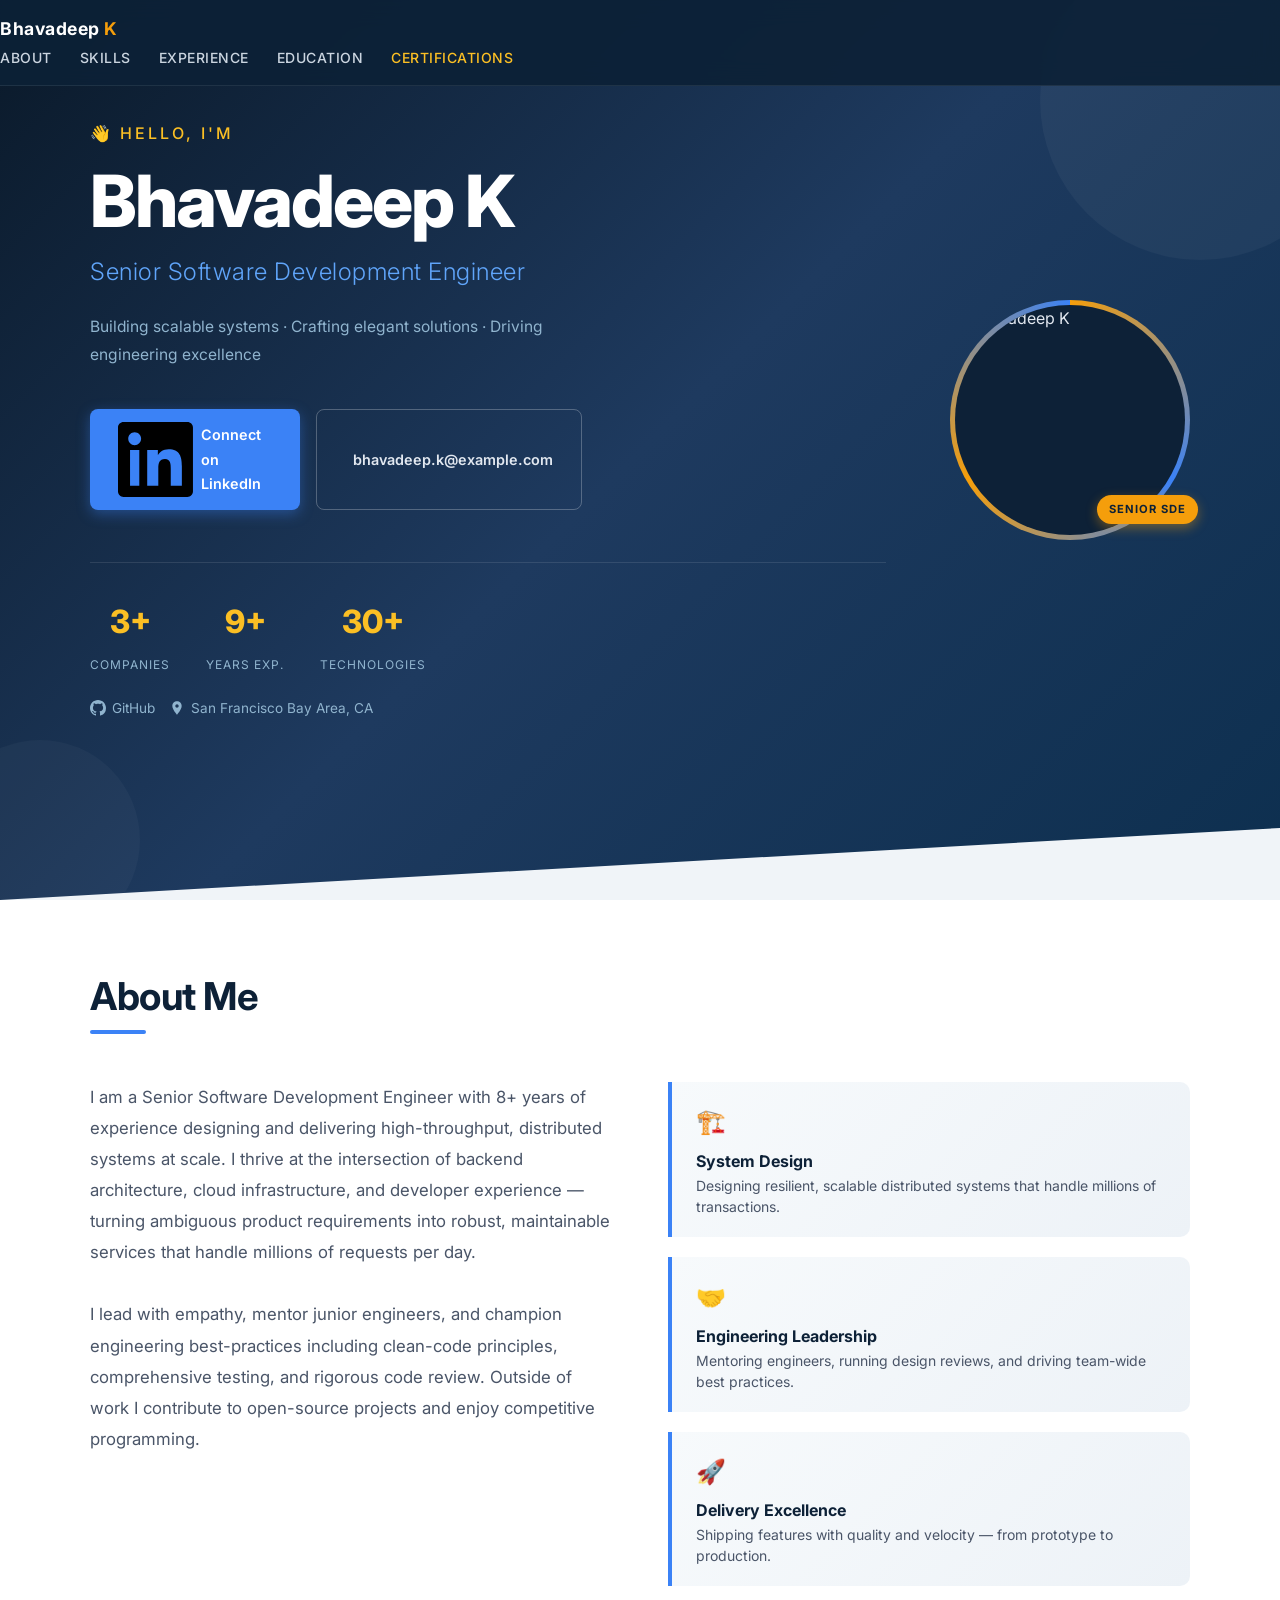
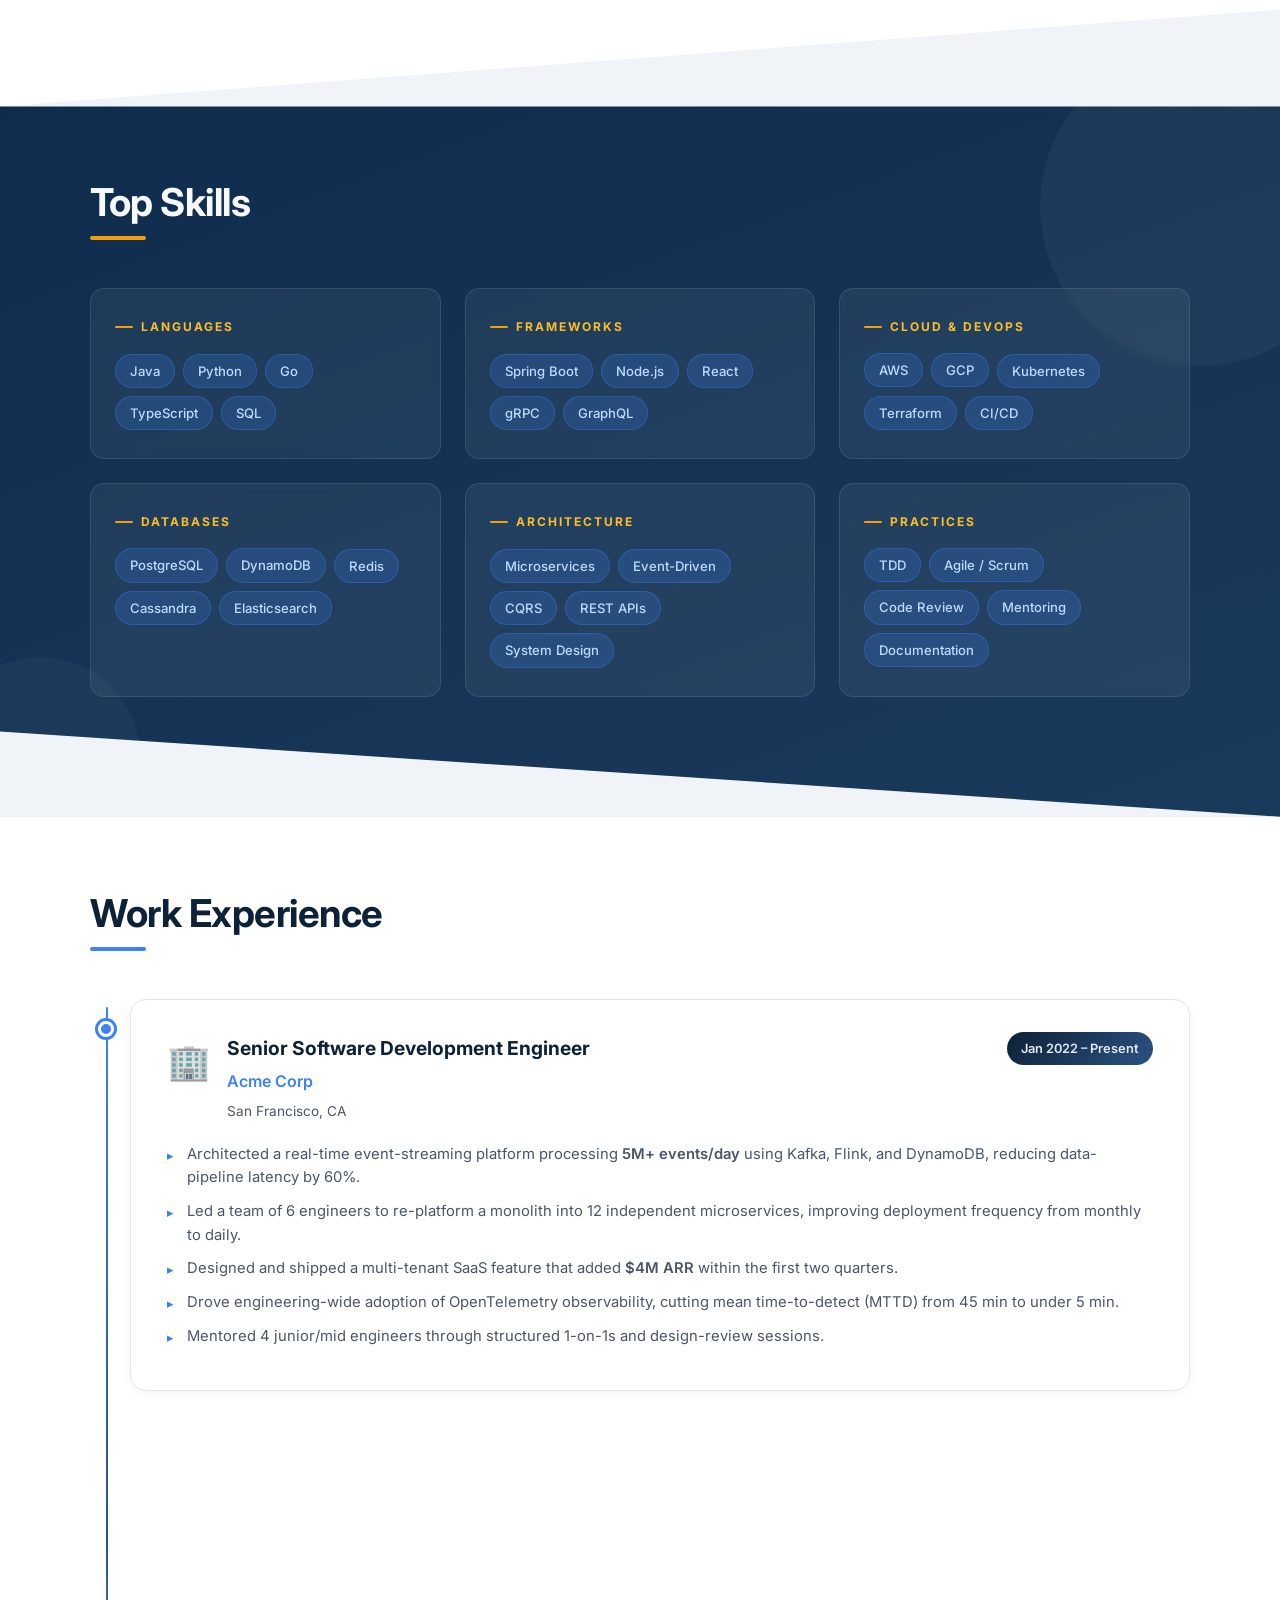
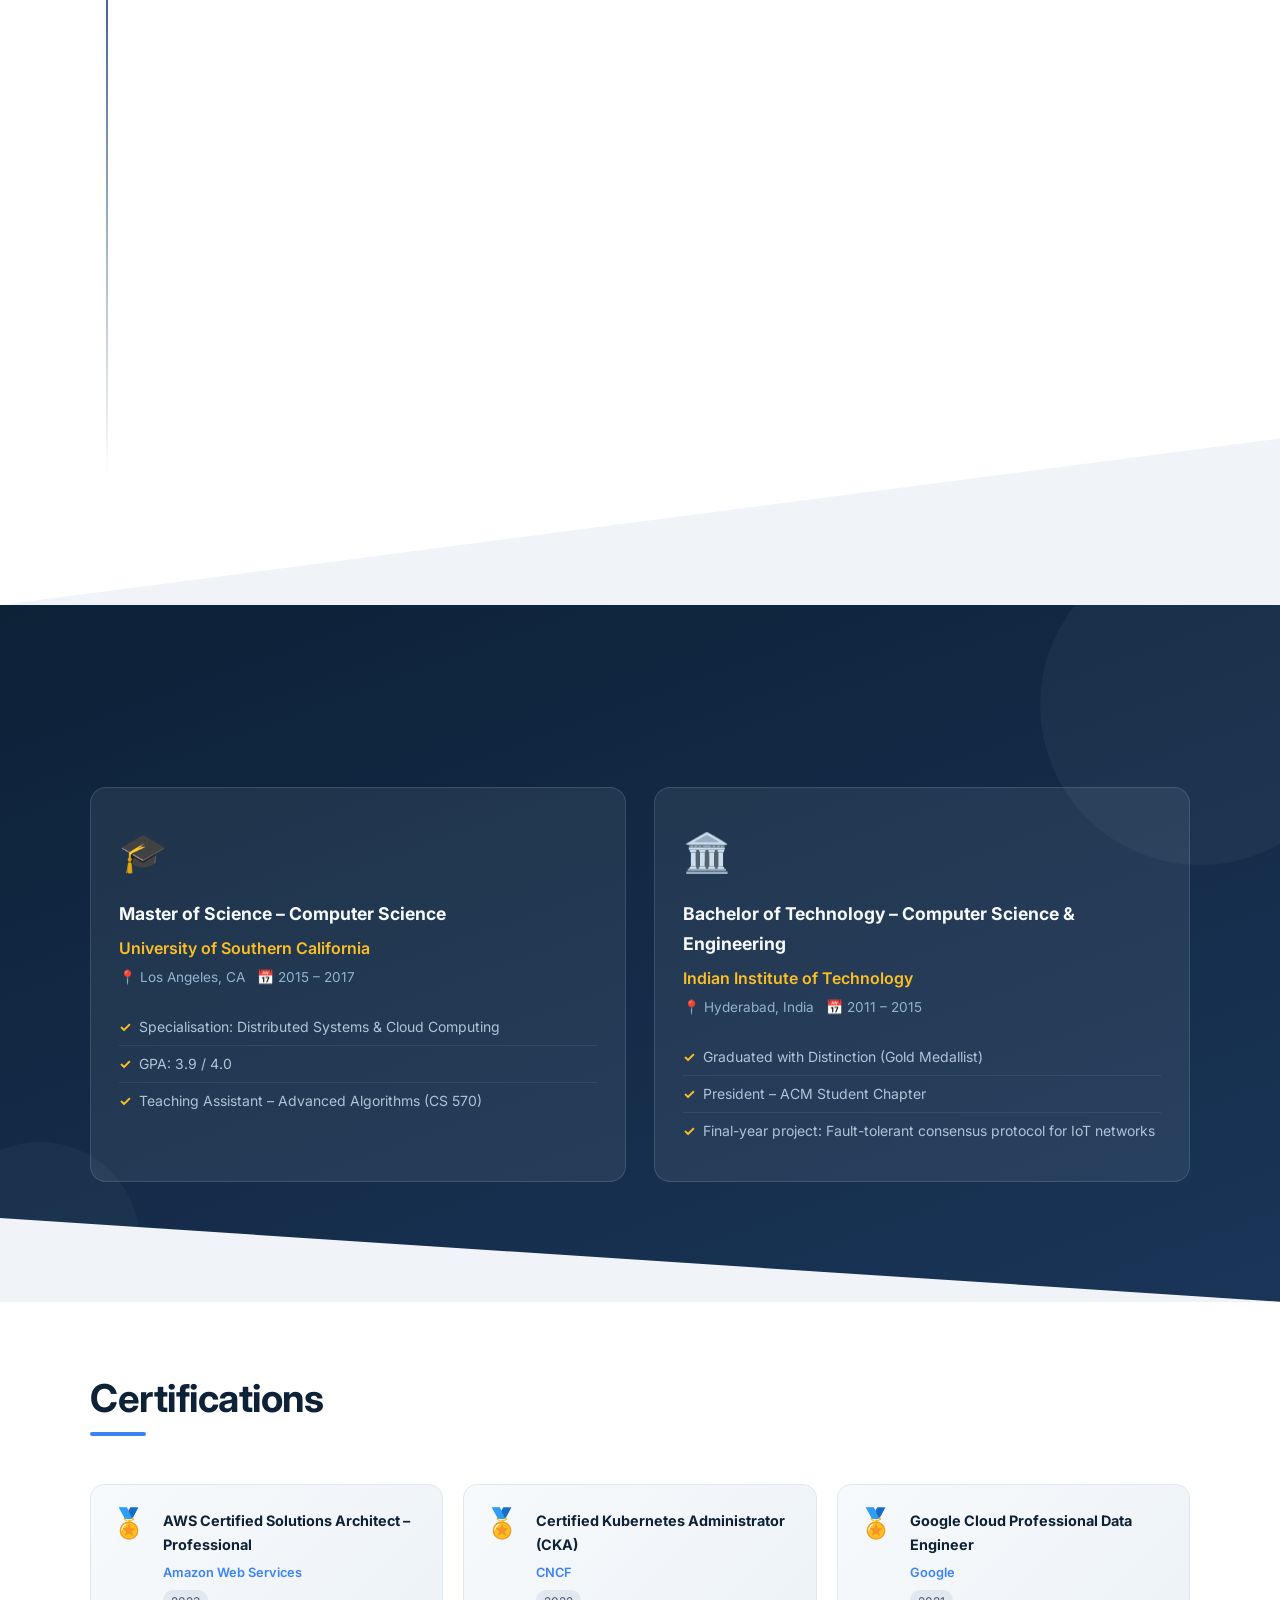
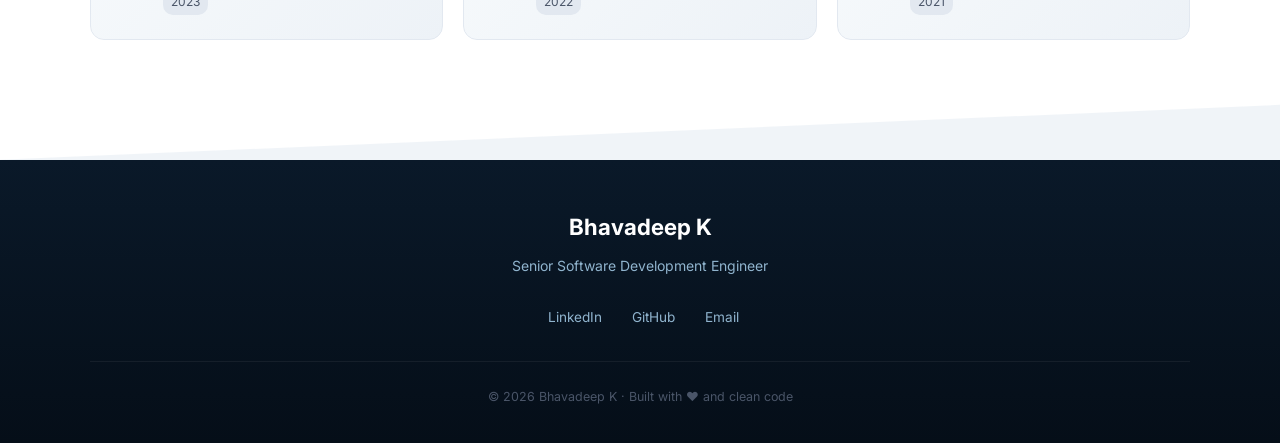
==== index.html @ 67765f0d "Add professional portfolio webpage with configurable ribbon sections Co-authored-by: bhavadeepk <243" ====
<!DOCTYPE html>
<html lang="en">
<head>
  <meta charset="UTF-8" />
  <meta name="viewport" content="width=device-width, initial-scale=1.0" />
  <title>Professional Portfolio</title>

  <!-- Google Fonts -->
  <link rel="preconnect" href="https://fonts.googleapis.com" />
  <link rel="preconnect" href="https://fonts.gstatic.com" crossorigin />
  <link href="https://fonts.googleapis.com/css2?family=Inter:wght@300;400;500;600;700;800&family=Fira+Code:wght@400;500&display=swap" rel="stylesheet" />

  <link rel="stylesheet" href="styles.css" />
</head>
<body>

  <!-- ── Sticky Navigation ──────────────────────────────────── -->
  <nav id="nav" aria-label="Primary navigation">
    <!-- Populated by script.js -->
  </nav>

  <!-- ── Hero (Profile + Identity) ─────────────────────────── -->
  <section id="hero" class="ribbon ribbon-dark" aria-label="Introduction">
    <!-- Populated by script.js -->
  </section>

  <!-- ── About Me ───────────────────────────────────────────── -->
  <section id="about" class="ribbon ribbon-light ribbon-angled" aria-label="About me">
    <!-- Populated by script.js -->
  </section>

  <!-- ── Top Skills ─────────────────────────────────────────── -->
  <section id="skills" class="ribbon ribbon-dark ribbon-angled-reverse" aria-label="Skills">
    <!-- Populated by script.js -->
  </section>

  <!-- ── Work Experience ────────────────────────────────────── -->
  <section id="experience" class="ribbon ribbon-light ribbon-angled" aria-label="Work experience">
    <!-- Populated by script.js -->
  </section>

  <!-- ── Education ──────────────────────────────────────────── -->
  <section id="education" class="ribbon ribbon-dark ribbon-angled-reverse" aria-label="Education">
    <!-- Populated by script.js -->
  </section>

  <!-- ── Certifications ─────────────────────────────────────── -->
  <section id="certifications" class="ribbon ribbon-light ribbon-angled" aria-label="Certifications">
    <!-- Populated by script.js -->
  </section>

  <!-- ── Footer ─────────────────────────────────────────────── -->
  <footer id="footer" aria-label="Footer">
    <!-- Populated by script.js -->
  </footer>

  <!-- Configuration & renderer (order matters) -->
  <script src="config.js"></script>
  <script src="script.js"></script>
</body>
</html>
---- styles.css ----
/* ============================================================
   Professional Portfolio — Styles
   ============================================================ */

/* ── Reset & Base ─────────────────────────────────────────── */
*, *::before, *::after { box-sizing: border-box; margin: 0; padding: 0; }

:root {
  /* Primary palette */
  --navy:        #0d2137;
  --navy-mid:    #1e3a5f;
  --navy-light:  #2c5282;
  --accent:      #3b82f6;
  --accent-glow: #60a5fa;
  --gold:        #f59e0b;
  --gold-light:  #fbbf24;

  /* Neutrals */
  --bg:          #f0f4f8;
  --surface:     #ffffff;
  --text:        #1a202c;
  --text-muted:  #4a5568;
  --border:      #e2e8f0;

  /* Ribbon colours (one per section) */
  --ribbon-hero:    var(--navy);
  --ribbon-about:   #1a365d;
  --ribbon-skills:  #0f2c4d;
  --ribbon-exp:     #152a45;
  --ribbon-edu:     #1e3a5f;
  --ribbon-certs:   #0d2137;
  --ribbon-footer:  #0a1929;

  /* Typography */
  --font-sans:  'Inter', system-ui, -apple-system, sans-serif;
  --font-mono:  'Fira Code', 'Cascadia Code', monospace;

  /* Transitions */
  --transition: 0.3s ease;
}

html { font-size: 16px; }
@media (prefers-reduced-motion: no-preference) { html { scroll-behavior: smooth; } }

body {
  font-family: var(--font-sans);
  background: var(--bg);
  color: var(--text);
  line-height: 1.7;
  overflow-x: hidden;
}

/* ── Typography helpers ───────────────────────────────────── */
h1, h2, h3, h4 { line-height: 1.25; font-weight: 700; }
a { color: var(--accent); text-decoration: none; transition: color var(--transition); }
a:hover { color: var(--accent-glow); }
strong { font-weight: 600; }

/* ── Ribbon base ──────────────────────────────────────────── */
.ribbon {
  position: relative;
  overflow: hidden;
  padding: 72px 0 80px;
}

/* Diagonal decorative stripe on every ribbon */
.ribbon::before {
  content: "";
  position: absolute;
  top: -60px; right: -80px;
  width: 320px; height: 320px;
  border-radius: 50%;
  background: rgba(255,255,255,0.04);
  pointer-events: none;
}
.ribbon::after {
  content: "";
  position: absolute;
  bottom: -40px; left: -60px;
  width: 200px; height: 200px;
  border-radius: 50%;
  background: rgba(255,255,255,0.03);
  pointer-events: none;
}

/* Angled bottom edge for ribbon effect */
.ribbon-angled {
  clip-path: polygon(0 0, 100% 0, 100% 88%, 0 100%);
  padding-bottom: 120px;
}
.ribbon-angled-reverse {
  clip-path: polygon(0 0, 100% 0, 100% 100%, 0 88%);
  padding-bottom: 120px;
}

/* Light ribbon (white background sections) */
.ribbon-light {
  background: var(--surface);
  color: var(--text);
}
.ribbon-light .section-title { color: var(--navy); }
.ribbon-light .section-title::after { background: var(--accent); }

/* Dark ribbon */
.ribbon-dark {
  color: #e2e8f0;
}
.ribbon-dark .section-title { color: #f7fafc; }
.ribbon-dark .section-title::after { background: var(--gold); }

.container {
  width: min(1100px, 90vw);
  margin: 0 auto;
}

/* ── Section titles ───────────────────────────────────────── */
.section-title {
  font-size: clamp(1.75rem, 3vw, 2.5rem);
  margin-bottom: 48px;
  position: relative;
  display: inline-block;
  letter-spacing: -0.5px;
}
.section-title::after {
  content: "";
  display: block;
  width: 56px; height: 4px;
  border-radius: 2px;
  margin-top: 10px;
}

/* ── Sticky Nav ───────────────────────────────────────────── */
#nav {
  position: fixed; top: 0; left: 0; right: 0; z-index: 100;
  background: rgba(13,33,55,0.92);
  backdrop-filter: blur(12px);
  -webkit-backdrop-filter: blur(12px);
  padding: 14px 0;
  border-bottom: 1px solid rgba(255,255,255,0.08);
  transition: box-shadow var(--transition);
}
#nav.scrolled { box-shadow: 0 4px 24px rgba(0,0,0,0.35); }

.nav-inner {
  display: flex;
  align-items: center;
  justify-content: space-between;
  width: min(1100px, 90vw);
  margin: 0 auto;
}
.nav-logo {
  font-size: 1.1rem;
  font-weight: 700;
  color: #fff;
  letter-spacing: 0.5px;
}
.nav-logo span { color: var(--gold); }

.nav-links { display: flex; gap: 28px; list-style: none; }
.nav-links a {
  color: #cbd5e0;
  font-size: 0.875rem;
  font-weight: 500;
  letter-spacing: 0.5px;
  text-transform: uppercase;
  transition: color var(--transition);
}
.nav-links a:hover,
.nav-links a.active { color: var(--gold-light); }

/* ── Hero ─────────────────────────────────────────────────── */
#hero {
  background: linear-gradient(135deg, #0a1929 0%, #1e3a5f 50%, #0d2f4f 100%);
  min-height: 100vh;
  display: flex;
  align-items: center;
  padding-top: 80px;
  clip-path: polygon(0 0, 100% 0, 100% 92%, 0 100%);
  padding-bottom: 140px;
}

.hero-inner {
  display: grid;
  grid-template-columns: 1fr auto;
  align-items: center;
  gap: 64px;
}

.hero-greeting {
  font-size: 1rem;
  font-weight: 500;
  color: var(--gold-light);
  text-transform: uppercase;
  letter-spacing: 3px;
  margin-bottom: 14px;
}
.hero-name {
  font-size: clamp(2.5rem, 6vw, 4.5rem);
  font-weight: 800;
  color: #ffffff;
  letter-spacing: -2px;
  line-height: 1.1;
  margin-bottom: 12px;
}
.hero-title {
  font-size: clamp(1.1rem, 2.5vw, 1.5rem);
  font-weight: 300;
  color: var(--accent-glow);
  margin-bottom: 20px;
  letter-spacing: 0.5px;
}
.hero-tagline {
  font-size: 0.975rem;
  color: #90b4ce;
  margin-bottom: 40px;
  max-width: 520px;
  line-height: 1.8;
}

.hero-cta {
  display: flex;
  gap: 16px;
  flex-wrap: wrap;
}
.btn {
  display: inline-flex;
  align-items: center;
  gap: 8px;
  padding: 13px 28px;
  border-radius: 8px;
  font-size: 0.9rem;
  font-weight: 600;
  cursor: pointer;
  transition: all var(--transition);
  border: none;
  text-decoration: none;
}
.btn-primary {
  background: var(--accent);
  color: #fff;
  box-shadow: 0 4px 14px rgba(59,130,246,0.4);
}
.btn-primary:hover {
  background: #2563eb;
  transform: translateY(-2px);
  box-shadow: 0 8px 20px rgba(59,130,246,0.5);
  color: #fff;
}
.btn-outline {
  background: transparent;
  color: #e2e8f0;
  border: 1.5px solid rgba(255,255,255,0.25);
}
.btn-outline:hover {
  border-color: var(--gold-light);
  color: var(--gold-light);
  transform: translateY(-2px);
}

.hero-stats {
  display: flex;
  gap: 36px;
  margin-top: 52px;
  padding-top: 32px;
  border-top: 1px solid rgba(255,255,255,0.1);
}
.stat-item { text-align: center; }
.stat-number {
  font-size: 2rem;
  font-weight: 800;
  color: var(--gold-light);
  display: block;
}
.stat-label {
  font-size: 0.75rem;
  color: #90b4ce;
  text-transform: uppercase;
  letter-spacing: 1px;
}

/* ── Profile Picture ──────────────────────────────────────── */
.profile-wrapper {
  position: relative;
  flex-shrink: 0;
}
.profile-ring {
  width: 240px; height: 240px;
  border-radius: 50%;
  padding: 5px;
  background: conic-gradient(var(--gold) 0deg, var(--accent) 120deg, var(--gold) 240deg, var(--accent) 360deg);
  animation: spin 8s linear infinite;
}
@keyframes spin { to { transform: rotate(360deg); } }
@media (prefers-reduced-motion: reduce) {
  .profile-ring { animation: none; }
}

.profile-ring-inner {
  width: 100%; height: 100%;
  border-radius: 50%;
  overflow: hidden;
  background: var(--navy);
  display: flex;
  align-items: center;
  justify-content: center;
}
.profile-img {
  width: 100%; height: 100%;
  object-fit: cover;
  border-radius: 50%;
  animation: spin-reverse 8s linear infinite;
}
@keyframes spin-reverse { to { transform: rotate(-360deg); } }
@media (prefers-reduced-motion: reduce) {
  .profile-img { animation: none; }
}

.profile-badge {
  position: absolute;
  bottom: 16px; right: -8px;
  background: var(--gold);
  color: var(--navy);
  font-size: 0.7rem;
  font-weight: 700;
  padding: 5px 12px;
  border-radius: 20px;
  text-transform: uppercase;
  letter-spacing: 1px;
  box-shadow: 0 4px 12px rgba(245,158,11,0.4);
  white-space: nowrap;
}

.social-links {
  display: flex;
  gap: 14px;
  margin-top: 0;
}
.social-link {
  display: inline-flex;
  align-items: center;
  gap: 6px;
  color: #90b4ce;
  font-size: 0.85rem;
  transition: color var(--transition);
}
.social-link:hover { color: var(--gold-light); }
.social-link svg { width: 16px; height: 16px; fill: currentColor; }

/* ── About ────────────────────────────────────────────────── */
#about {
  background: var(--surface);
  color: var(--text);
}
.about-grid {
  display: grid;
  grid-template-columns: 1fr 1fr;
  gap: 56px;
  align-items: start;
}
.about-text p {
  color: var(--text-muted);
  font-size: 1.05rem;
  line-height: 1.85;
}
.about-highlights {
  display: flex;
  flex-direction: column;
  gap: 20px;
}
.highlight-card {
  background: linear-gradient(135deg, #f7fafc, #edf2f7);
  border-left: 4px solid var(--accent);
  border-radius: 0 10px 10px 0;
  padding: 20px 24px;
  transition: transform var(--transition), box-shadow var(--transition);
}
.highlight-card:hover {
  transform: translateX(6px);
  box-shadow: 0 4px 16px rgba(0,0,0,0.08);
}
.highlight-card h4 {
  color: var(--navy);
  font-size: 1rem;
  margin-bottom: 4px;
}
.highlight-card p {
  color: var(--text-muted);
  font-size: 0.875rem;
  line-height: 1.5;
}
.highlight-icon {
  font-size: 1.5rem;
  margin-bottom: 8px;
  display: block;
}

/* ── Skills ───────────────────────────────────────────────── */
#skills {
  background: linear-gradient(160deg, #0f2c4d 0%, #1a3a5c 100%);
}
.skills-grid {
  display: grid;
  grid-template-columns: repeat(auto-fill, minmax(280px, 1fr));
  gap: 24px;
}
.skill-card {
  background: rgba(255,255,255,0.06);
  border: 1px solid rgba(255,255,255,0.1);
  border-radius: 14px;
  padding: 28px 24px;
  transition: transform var(--transition), background var(--transition), box-shadow var(--transition);
  backdrop-filter: blur(4px);
}
.skill-card:hover {
  transform: translateY(-6px);
  background: rgba(255,255,255,0.1);
  box-shadow: 0 12px 32px rgba(0,0,0,0.3);
}
.skill-category {
  font-size: 0.75rem;
  font-weight: 700;
  text-transform: uppercase;
  letter-spacing: 2px;
  color: var(--gold-light);
  margin-bottom: 16px;
  display: flex;
  align-items: center;
  gap: 8px;
}
.skill-category::before {
  content: "";
  display: inline-block;
  width: 18px; height: 2px;
  background: var(--gold);
  border-radius: 1px;
}
.skill-pills {
  display: flex;
  flex-wrap: wrap;
  gap: 8px;
}
.pill {
  background: rgba(59,130,246,0.2);
  border: 1px solid rgba(59,130,246,0.35);
  color: #bfdbfe;
  padding: 5px 14px;
  border-radius: 20px;
  font-size: 0.82rem;
  font-weight: 500;
  transition: all var(--transition);
}
.pill:hover {
  background: var(--accent);
  border-color: var(--accent);
  color: #fff;
  transform: scale(1.05);
}

/* ── Experience ───────────────────────────────────────────── */
#experience { background: var(--surface); }

.timeline {
  position: relative;
  padding-left: 40px;
}
.timeline::before {
  content: "";
  position: absolute;
  left: 16px; top: 8px; bottom: 8px;
  width: 2px;
  background: linear-gradient(to bottom, var(--accent), var(--navy-light), transparent);
  border-radius: 1px;
}

.timeline-item {
  position: relative;
  margin-bottom: 52px;
}
.timeline-item:last-child { margin-bottom: 0; }

/* Timeline dot */
.timeline-item::before {
  content: "";
  position: absolute;
  left: -32px; top: 22px;
  width: 16px; height: 16px;
  background: var(--accent);
  border: 3px solid var(--surface);
  border-radius: 50%;
  box-shadow: 0 0 0 3px var(--accent);
  z-index: 1;
}

.exp-card {
  background: #fff;
  border: 1px solid var(--border);
  border-radius: 16px;
  padding: 32px 36px;
  box-shadow: 0 2px 8px rgba(0,0,0,0.05);
  transition: box-shadow var(--transition), transform var(--transition);
}
.exp-card:hover {
  box-shadow: 0 8px 24px rgba(0,0,0,0.1);
  transform: translateY(-3px);
}
.exp-header {
  display: flex;
  align-items: flex-start;
  justify-content: space-between;
  margin-bottom: 20px;
  gap: 16px;
  flex-wrap: wrap;
}
.exp-logo {
  font-size: 2.2rem;
  margin-right: 16px;
  flex-shrink: 0;
}
.exp-meta { flex: 1; }
.exp-role {
  font-size: 1.2rem;
  font-weight: 700;
  color: var(--navy);
  margin-bottom: 4px;
}
.exp-company {
  font-size: 1rem;
  font-weight: 600;
  color: var(--accent);
  margin-bottom: 4px;
}
.exp-location {
  font-size: 0.85rem;
  color: var(--text-muted);
}
.exp-period {
  background: linear-gradient(135deg, var(--navy), var(--navy-light));
  color: #e2e8f0;
  padding: 6px 14px;
  border-radius: 20px;
  font-size: 0.8rem;
  font-weight: 600;
  white-space: nowrap;
}

.exp-highlights { padding-left: 0; list-style: none; }
.exp-highlights li {
  position: relative;
  padding-left: 20px;
  margin-bottom: 10px;
  font-size: 0.925rem;
  color: var(--text-muted);
  line-height: 1.6;
}
.exp-highlights li::before {
  content: "▸";
  position: absolute;
  left: 0;
  color: var(--accent);
  font-size: 0.8rem;
  top: 3px;
}

/* ── Education ────────────────────────────────────────────── */
#education {
  background: linear-gradient(160deg, #0d2137 0%, #1a3558 100%);
}
.edu-grid {
  display: grid;
  grid-template-columns: repeat(auto-fill, minmax(400px, 1fr));
  gap: 28px;
}
.edu-card {
  background: rgba(255,255,255,0.07);
  border: 1px solid rgba(255,255,255,0.12);
  border-radius: 16px;
  padding: 32px 28px;
  transition: transform var(--transition), background var(--transition);
}
.edu-card:hover {
  transform: translateY(-6px);
  background: rgba(255,255,255,0.11);
}
.edu-logo { font-size: 2.4rem; margin-bottom: 14px; display: block; }
.edu-degree {
  font-size: 1.1rem;
  font-weight: 700;
  color: #f7fafc;
  margin-bottom: 6px;
}
.edu-institution {
  font-size: 1rem;
  font-weight: 600;
  color: var(--gold-light);
  margin-bottom: 4px;
}
.edu-meta {
  font-size: 0.85rem;
  color: #90b4ce;
  margin-bottom: 20px;
  display: flex;
  gap: 12px;
  flex-wrap: wrap;
}
.edu-details { list-style: none; padding: 0; }
.edu-details li {
  font-size: 0.875rem;
  color: #b0c4d8;
  padding: 6px 0;
  border-bottom: 1px solid rgba(255,255,255,0.07);
  display: flex;
  align-items: center;
  gap: 8px;
}
.edu-details li:last-child { border-bottom: none; }
.edu-details li::before {
  content: "✓";
  color: var(--gold-light);
  font-weight: 700;
  flex-shrink: 0;
}

/* ── Certifications ───────────────────────────────────────── */
#certifications {
  background: var(--surface);
}
.certs-grid {
  display: grid;
  grid-template-columns: repeat(auto-fill, minmax(280px, 1fr));
  gap: 20px;
}
.cert-card {
  background: linear-gradient(135deg, #f7fafc, #edf2f7);
  border: 1px solid var(--border);
  border-radius: 14px;
  padding: 24px 20px;
  display: flex;
  align-items: flex-start;
  gap: 16px;
  transition: transform var(--transition), box-shadow var(--transition);
}
.cert-card:hover {
  transform: translateY(-4px);
  box-shadow: 0 8px 24px rgba(0,0,0,0.09);
}
.cert-icon {
  font-size: 1.8rem;
  flex-shrink: 0;
  line-height: 1;
}
.cert-name {
  font-size: 0.9rem;
  font-weight: 700;
  color: var(--navy);
  margin-bottom: 4px;
}
.cert-issuer {
  font-size: 0.8rem;
  color: var(--accent);
  font-weight: 600;
  margin-bottom: 4px;
}
.cert-year {
  font-size: 0.75rem;
  color: var(--text-muted);
  background: #e2e8f0;
  padding: 2px 8px;
  border-radius: 10px;
  display: inline-block;
}

/* ── Footer ───────────────────────────────────────────────── */
#footer {
  background: linear-gradient(180deg, #0a1929, #050e18);
  color: #90b4ce;
  padding: 48px 0 36px;
  text-align: center;
}
.footer-name {
  font-size: 1.4rem;
  font-weight: 700;
  color: #fff;
  margin-bottom: 8px;
}
.footer-tagline {
  font-size: 0.875rem;
  margin-bottom: 28px;
}
.footer-links {
  display: flex;
  justify-content: center;
  gap: 24px;
  margin-bottom: 32px;
  flex-wrap: wrap;
}
.footer-links a {
  color: #90b4ce;
  font-size: 0.85rem;
  display: flex;
  align-items: center;
  gap: 6px;
  transition: color var(--transition);
}
.footer-links a:hover { color: var(--gold-light); }
.footer-copy {
  font-size: 0.78rem;
  color: #4a5568;
  border-top: 1px solid rgba(255,255,255,0.06);
  padding-top: 24px;
  margin-top: 8px;
}

/* ── Scroll-in animation ──────────────────────────────────── */
.fade-up {
  opacity: 0;
  transform: translateY(32px);
  transition: opacity 0.6s ease, transform 0.6s ease;
}
.fade-up.visible {
  opacity: 1;
  transform: translateY(0);
}

/* ── Responsive ───────────────────────────────────────────── */
@media (max-width: 900px) {
  .hero-inner { grid-template-columns: 1fr; gap: 40px; }
  .profile-wrapper { justify-self: center; }
  .about-grid { grid-template-columns: 1fr; gap: 36px; }
  .edu-grid { grid-template-columns: 1fr; }
}

@media (max-width: 640px) {
  .ribbon { padding: 56px 0 64px; }
  .ribbon-angled,
  .ribbon-angled-reverse { clip-path: none; padding-bottom: 64px; }
  .hero-stats { gap: 20px; flex-wrap: wrap; }
  .exp-header { flex-direction: column; }
  .nav-links { display: none; }
}
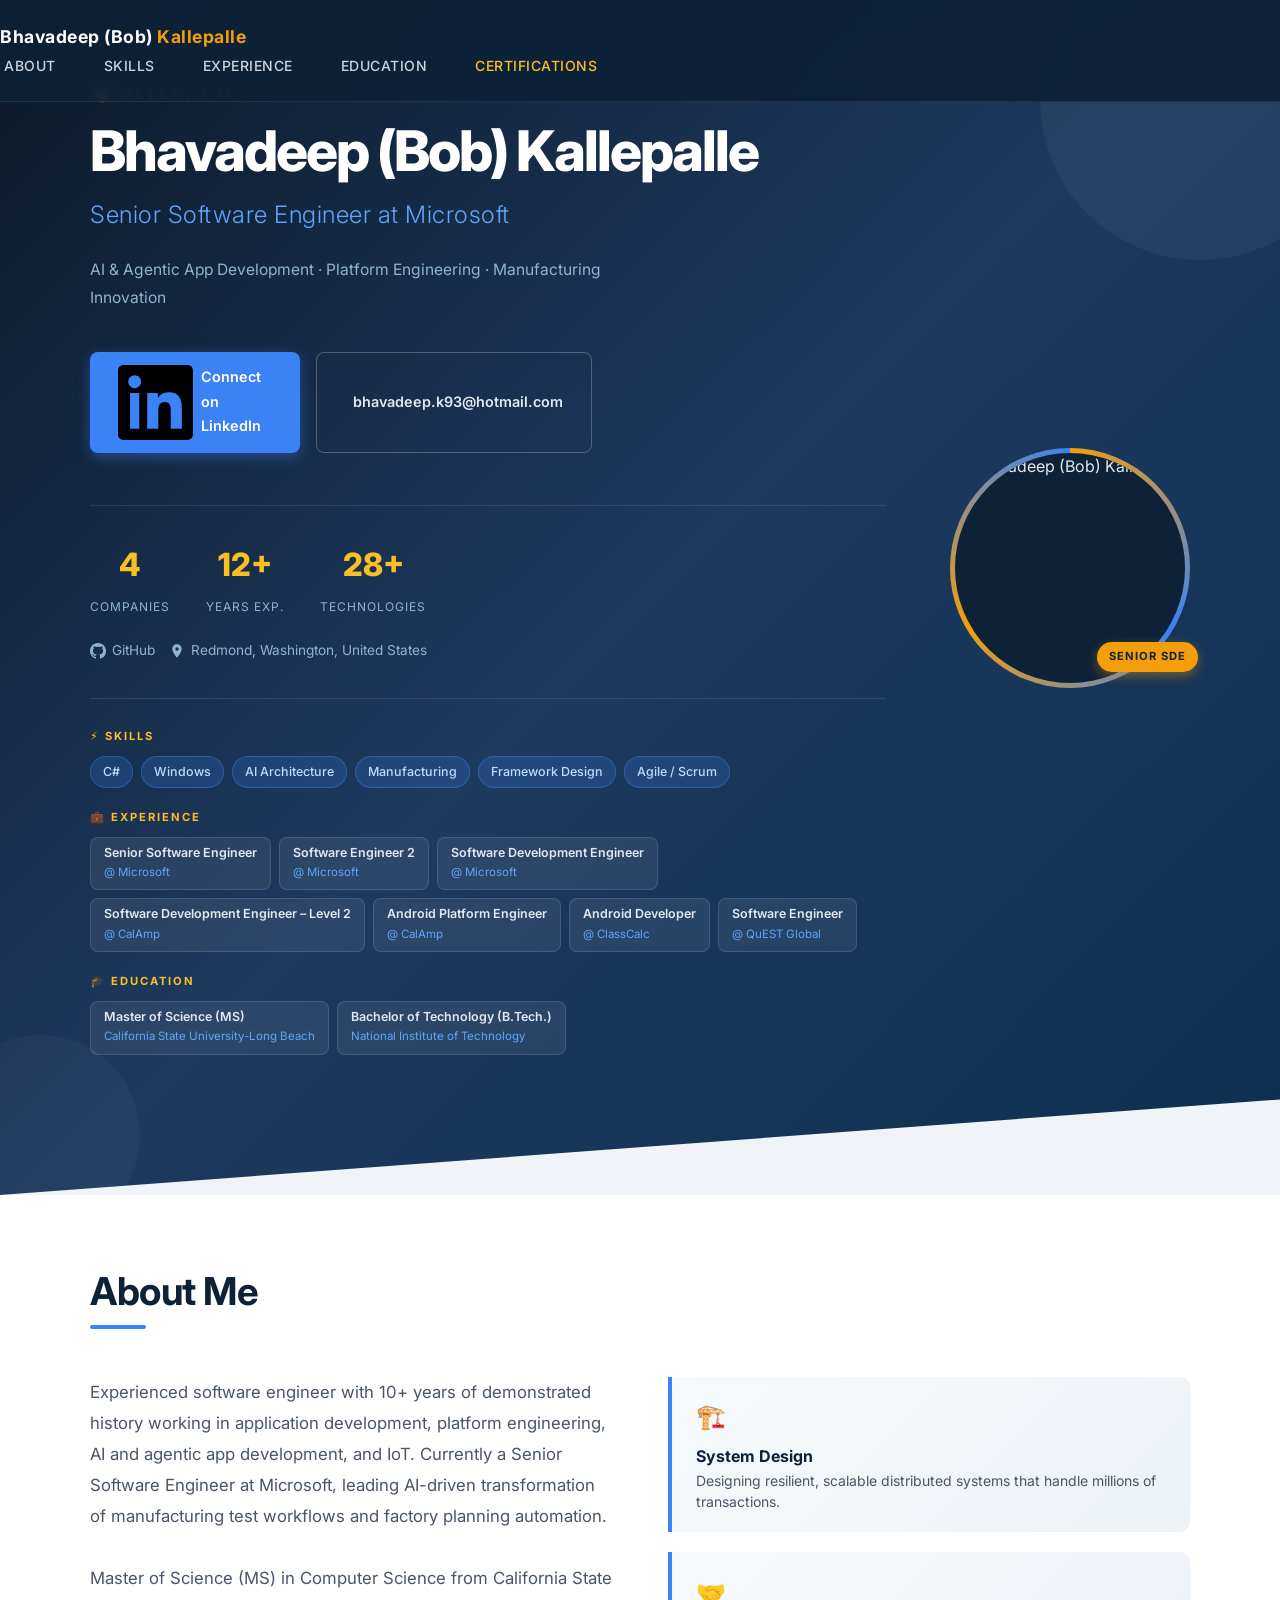
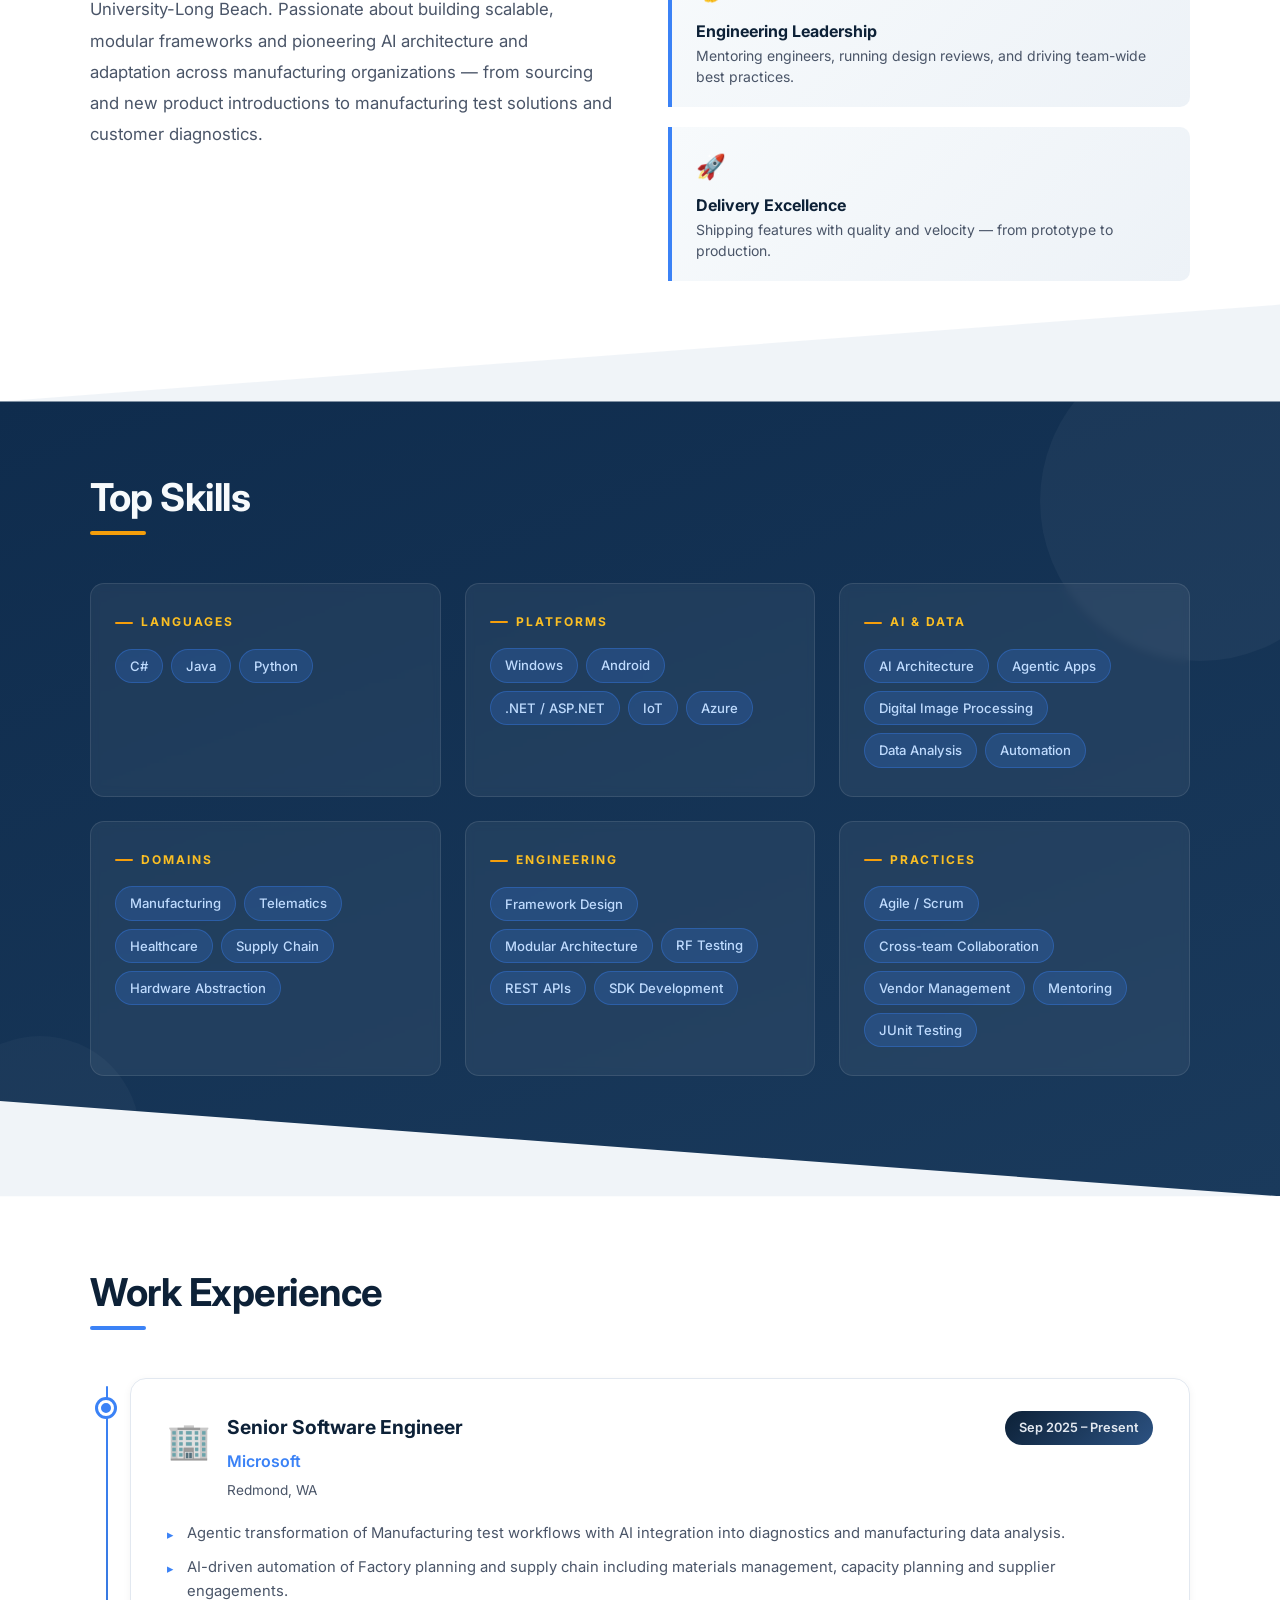
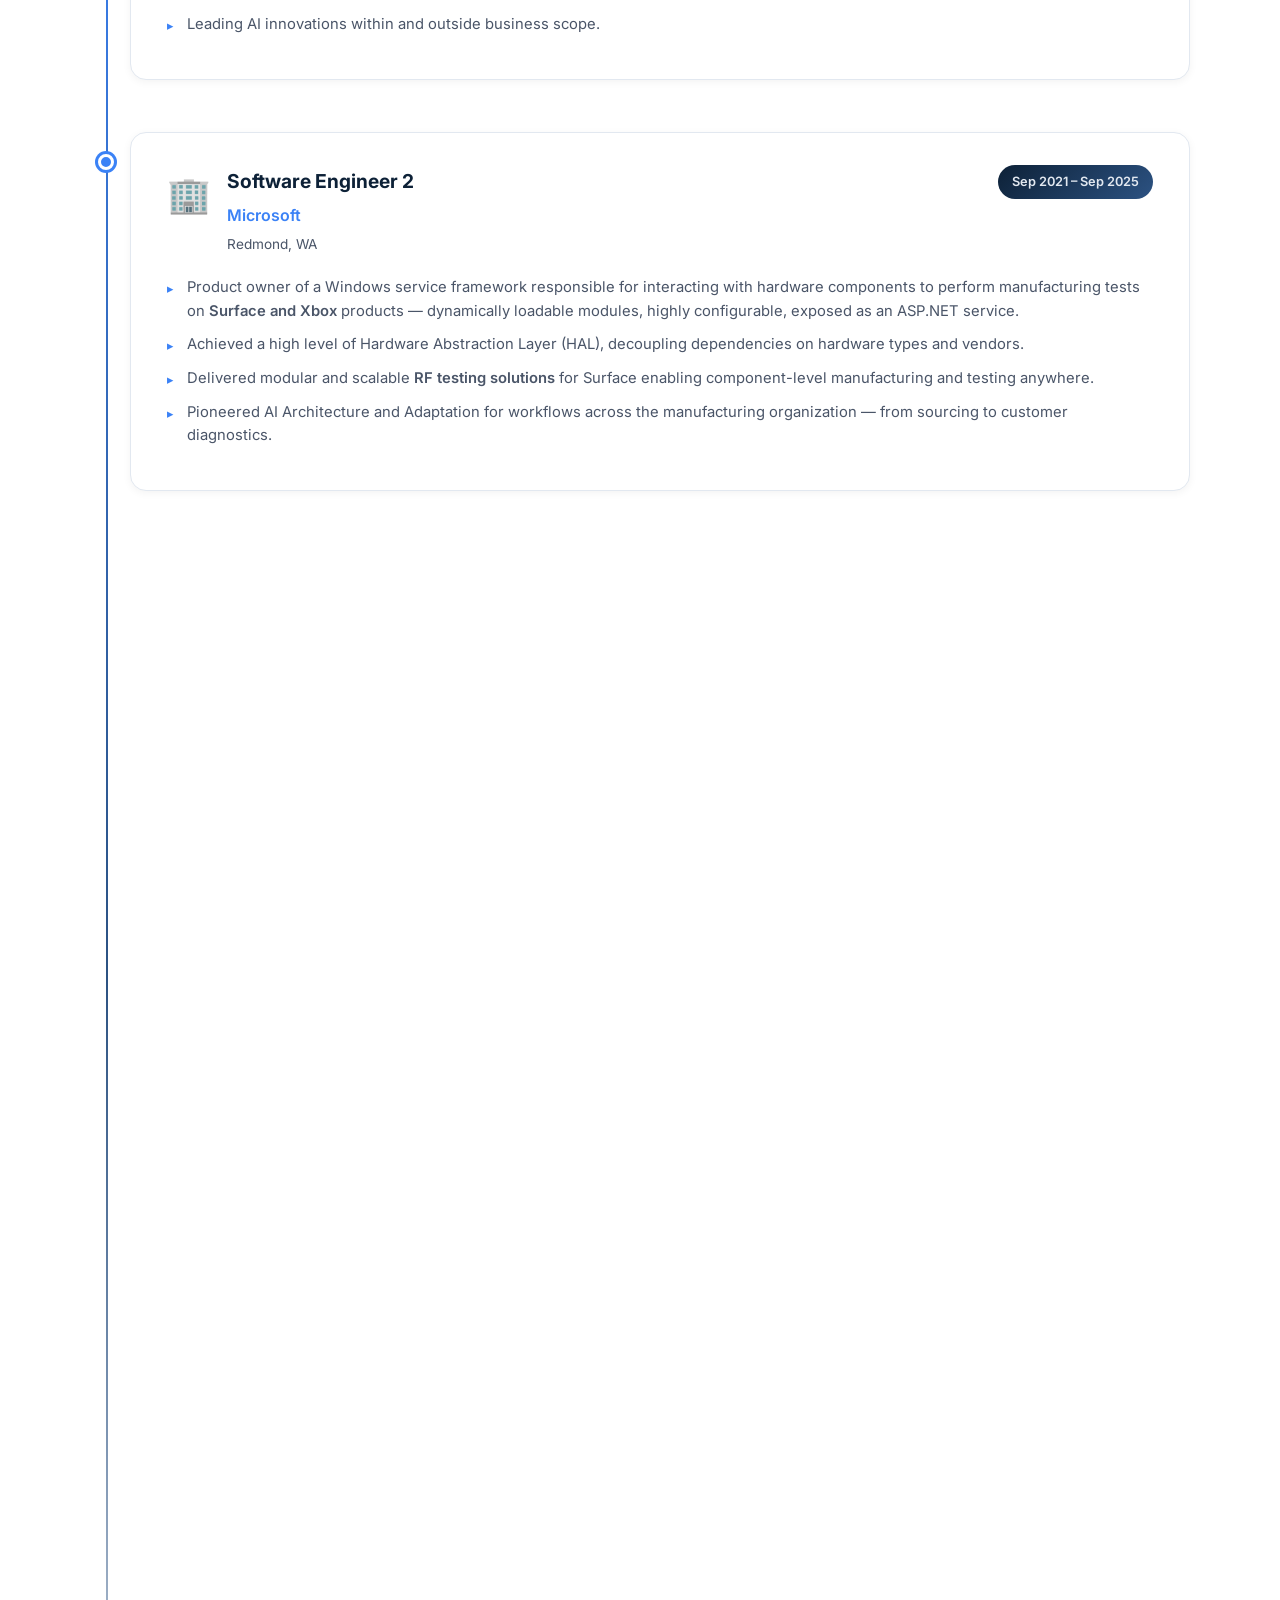
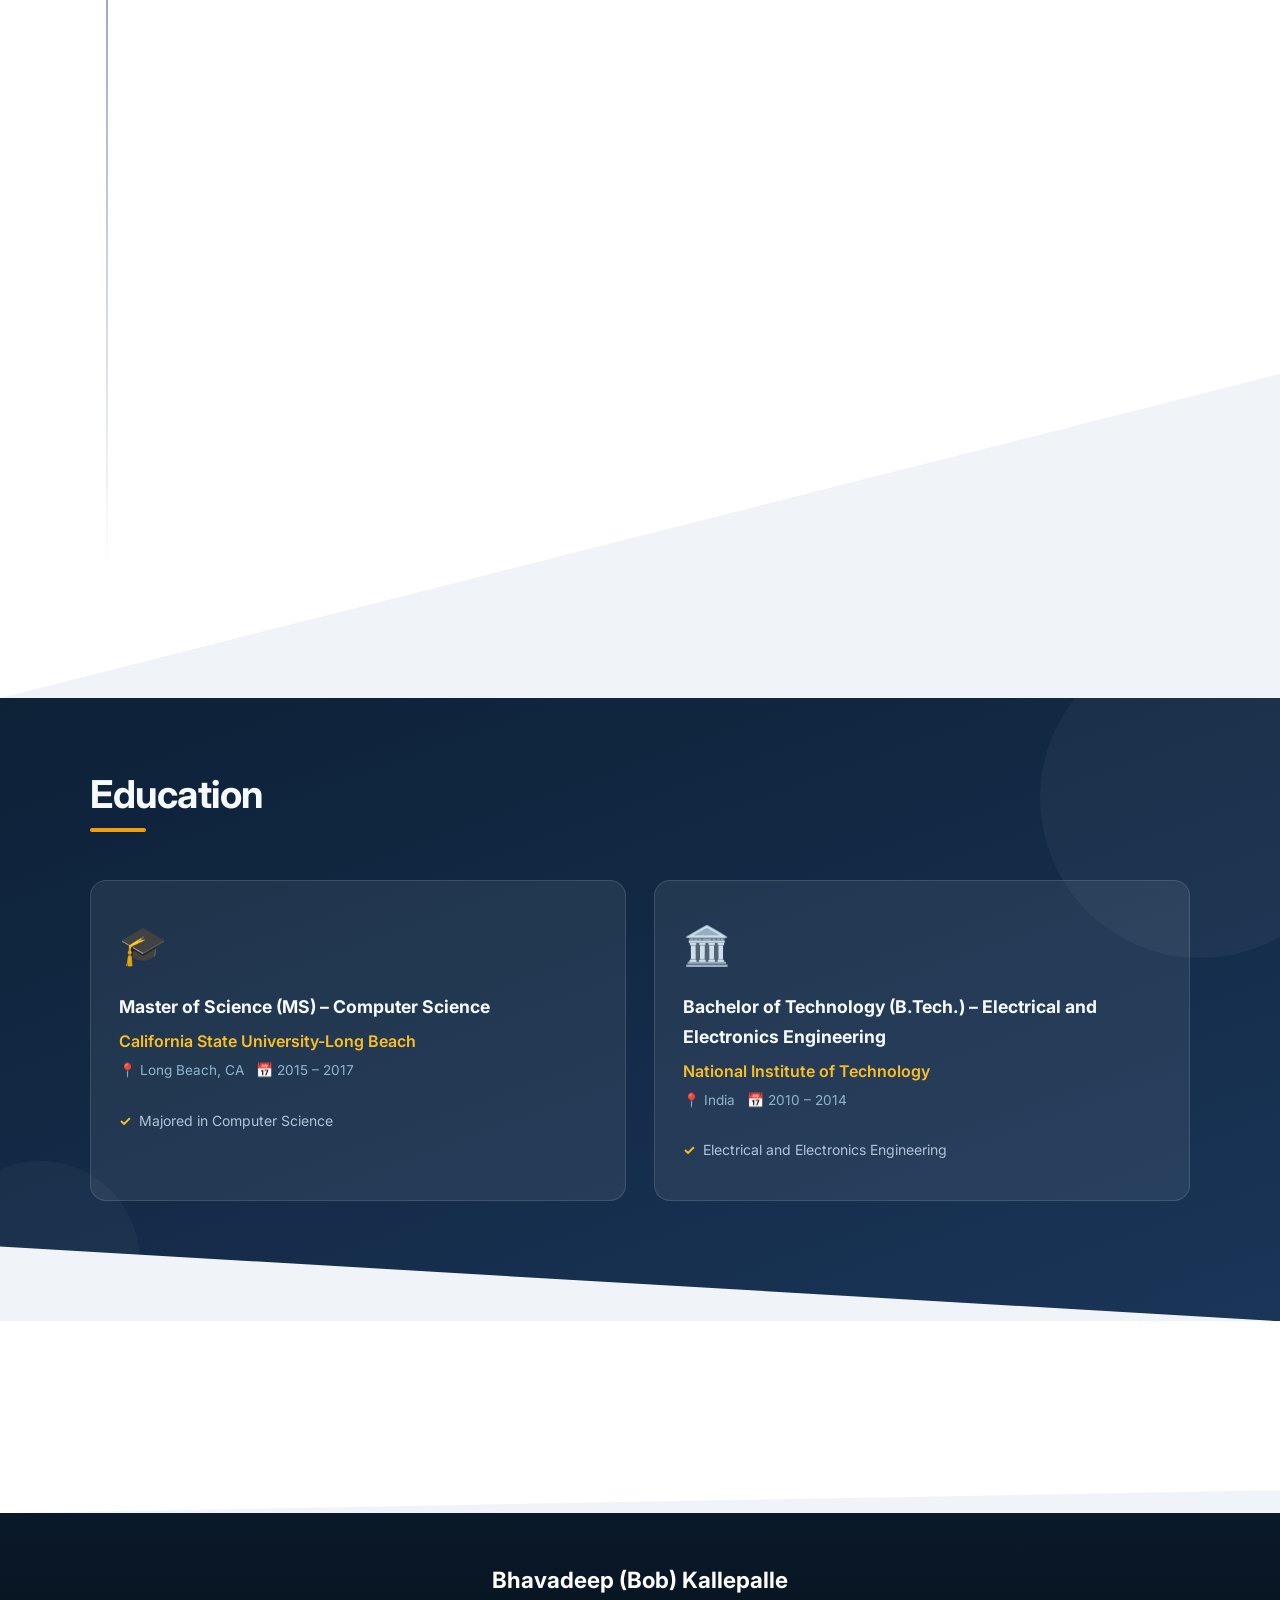
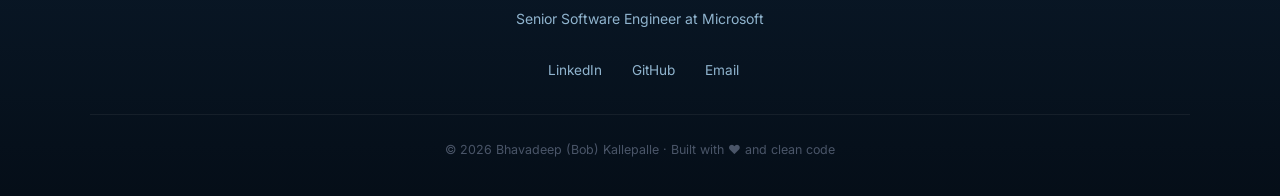
==== commit 0bf6a43b: "new changes" ====
--- a/index.html
+++ b/index.html
@@ -55,7 +55,7 @@
   </footer>
 
   <!-- Configuration & renderer (order matters) -->
-  <script src="config.js"></script>
-  <script src="script.js"></script>
+  <script src="config.js?v=20260318"></script>
+  <script src="script.js?v=20260318"></script>
 </body>
 </html>
--- a/styles.css
+++ b/styles.css
@@ -135,7 +135,7 @@
   background: rgba(13,33,55,0.92);
   backdrop-filter: blur(12px);
   -webkit-backdrop-filter: blur(12px);
-  padding: 14px 0;
+  padding: 22px 0;
   border-bottom: 1px solid rgba(255,255,255,0.08);
   transition: box-shadow var(--transition);
 }
@@ -156,13 +156,14 @@
 }
 .nav-logo span { color: var(--gold); }
 
-.nav-links { display: flex; gap: 28px; list-style: none; }
+.nav-links { display: flex; gap: 40px; list-style: none; }
 .nav-links a {
   color: #cbd5e0;
   font-size: 0.875rem;
   font-weight: 500;
   letter-spacing: 0.5px;
   text-transform: uppercase;
+  padding: 6px 4px;
   transition: color var(--transition);
 }
 .nav-links a:hover,
@@ -195,7 +196,7 @@
   margin-bottom: 14px;
 }
 .hero-name {
-  font-size: clamp(2.5rem, 6vw, 4.5rem);
+  font-size: clamp(2rem, 4.5vw, 3.5rem);
   font-weight: 800;
   color: #ffffff;
   letter-spacing: -2px;
@@ -276,6 +277,63 @@
   color: #90b4ce;
   text-transform: uppercase;
   letter-spacing: 1px;
+}
+
+/* ── Hero Highlights strip ────────────────────────────────── */
+.hero-highlights {
+  display: flex;
+  flex-direction: column;
+  gap: 20px;
+  margin-top: 36px;
+  padding-top: 28px;
+  border-top: 1px solid rgba(255,255,255,0.1);
+}
+.hero-hl-block { display: flex; flex-direction: column; gap: 10px; }
+.hero-hl-label {
+  font-size: 0.7rem;
+  font-weight: 700;
+  text-transform: uppercase;
+  letter-spacing: 2px;
+  color: var(--gold-light);
+}
+.hero-hl-tags {
+  display: flex;
+  flex-wrap: wrap;
+  gap: 8px;
+  align-items: flex-start;
+}
+.hero-hl-tag {
+  padding: 4px 12px;
+  border-radius: 20px;
+  font-size: 0.78rem;
+  font-weight: 500;
+  white-space: nowrap;
+}
+.hero-hl-tag--skill {
+  background: rgba(59,130,246,0.2);
+  border: 1px solid rgba(59,130,246,0.4);
+  color: #bfdbfe;
+}
+.hero-hl-exp-item {
+  display: flex;
+  flex-direction: column;
+  background: rgba(255,255,255,0.07);
+  border: 1px solid rgba(255,255,255,0.12);
+  border-radius: 8px;
+  padding: 7px 13px;
+  transition: background var(--transition);
+}
+.hero-hl-exp-item:hover { background: rgba(255,255,255,0.12); }
+.hero-hl-exp-role {
+  font-size: 0.78rem;
+  font-weight: 600;
+  color: #e2e8f0;
+  line-height: 1.3;
+}
+.hero-hl-exp-company {
+  font-size: 0.72rem;
+  color: var(--accent-glow);
+  margin-top: 2px;
 }
 
 /* ── Profile Picture ──────────────────────────────────────── */
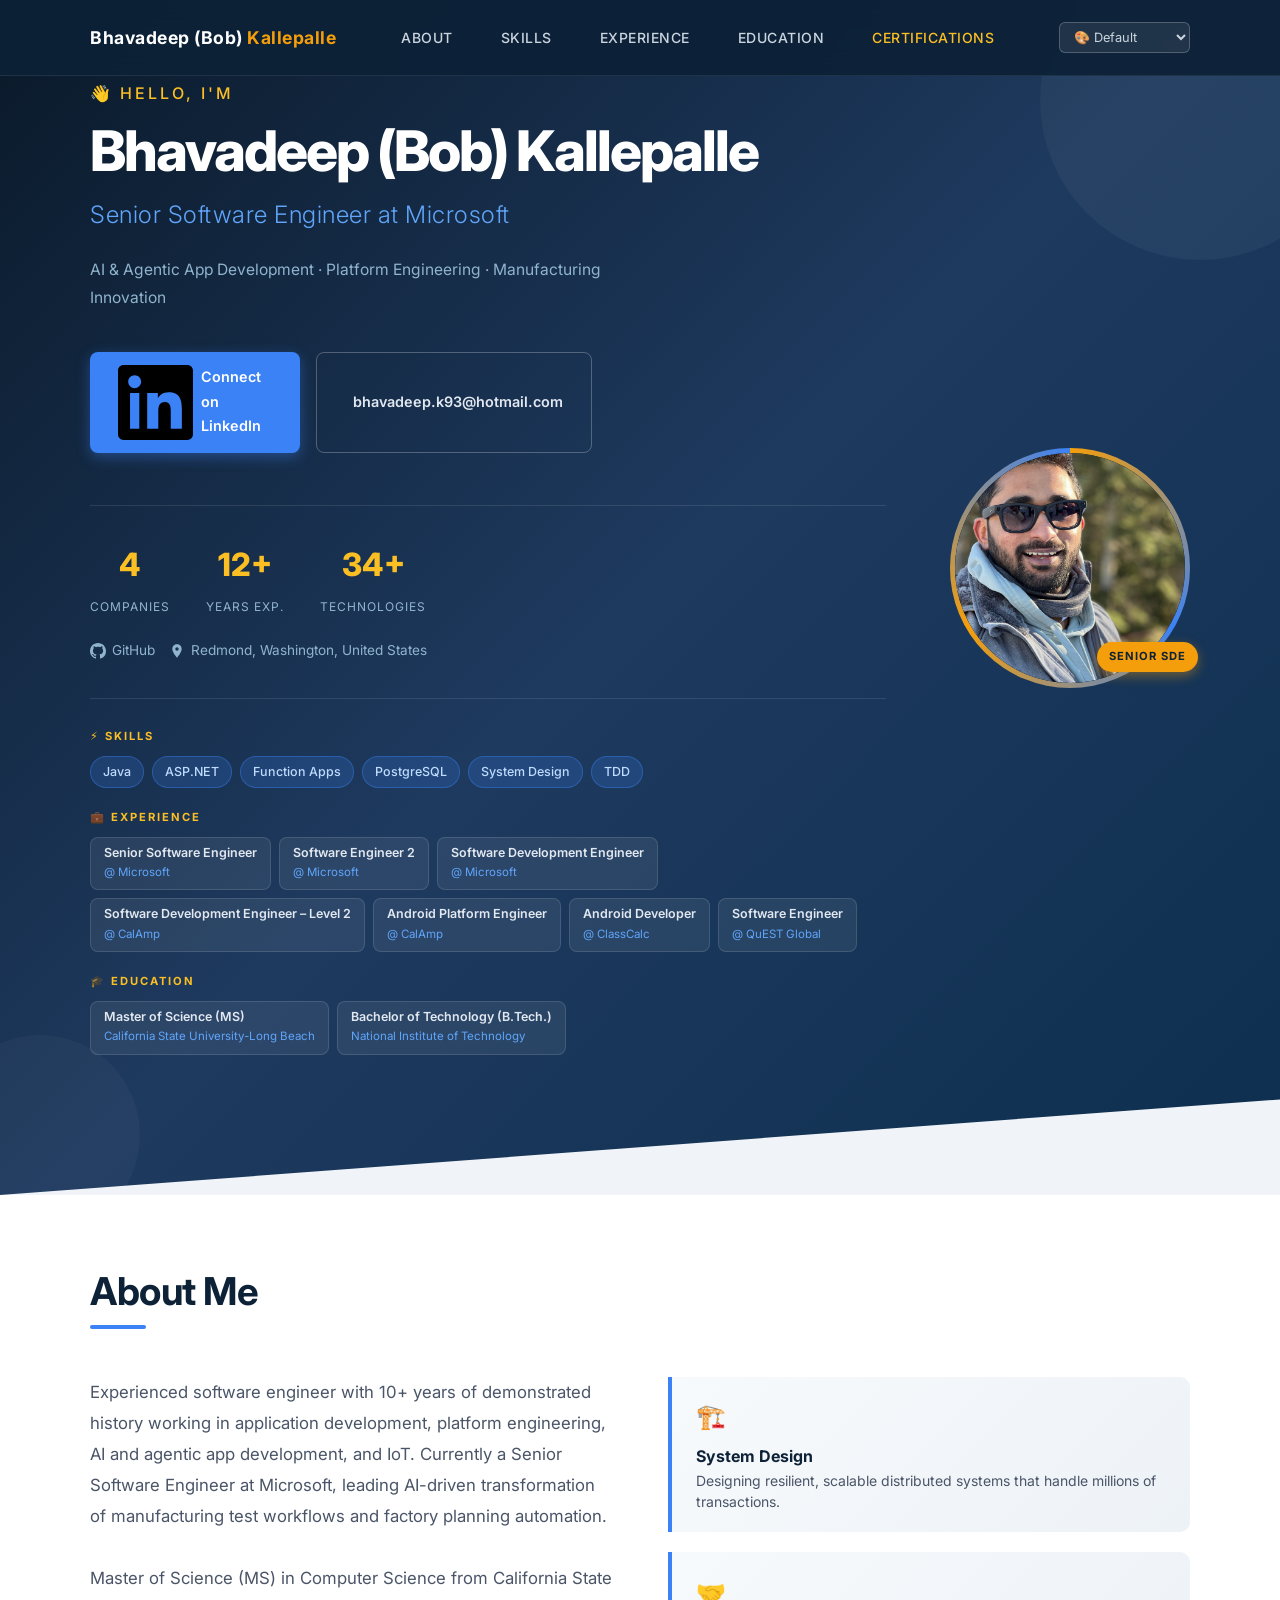
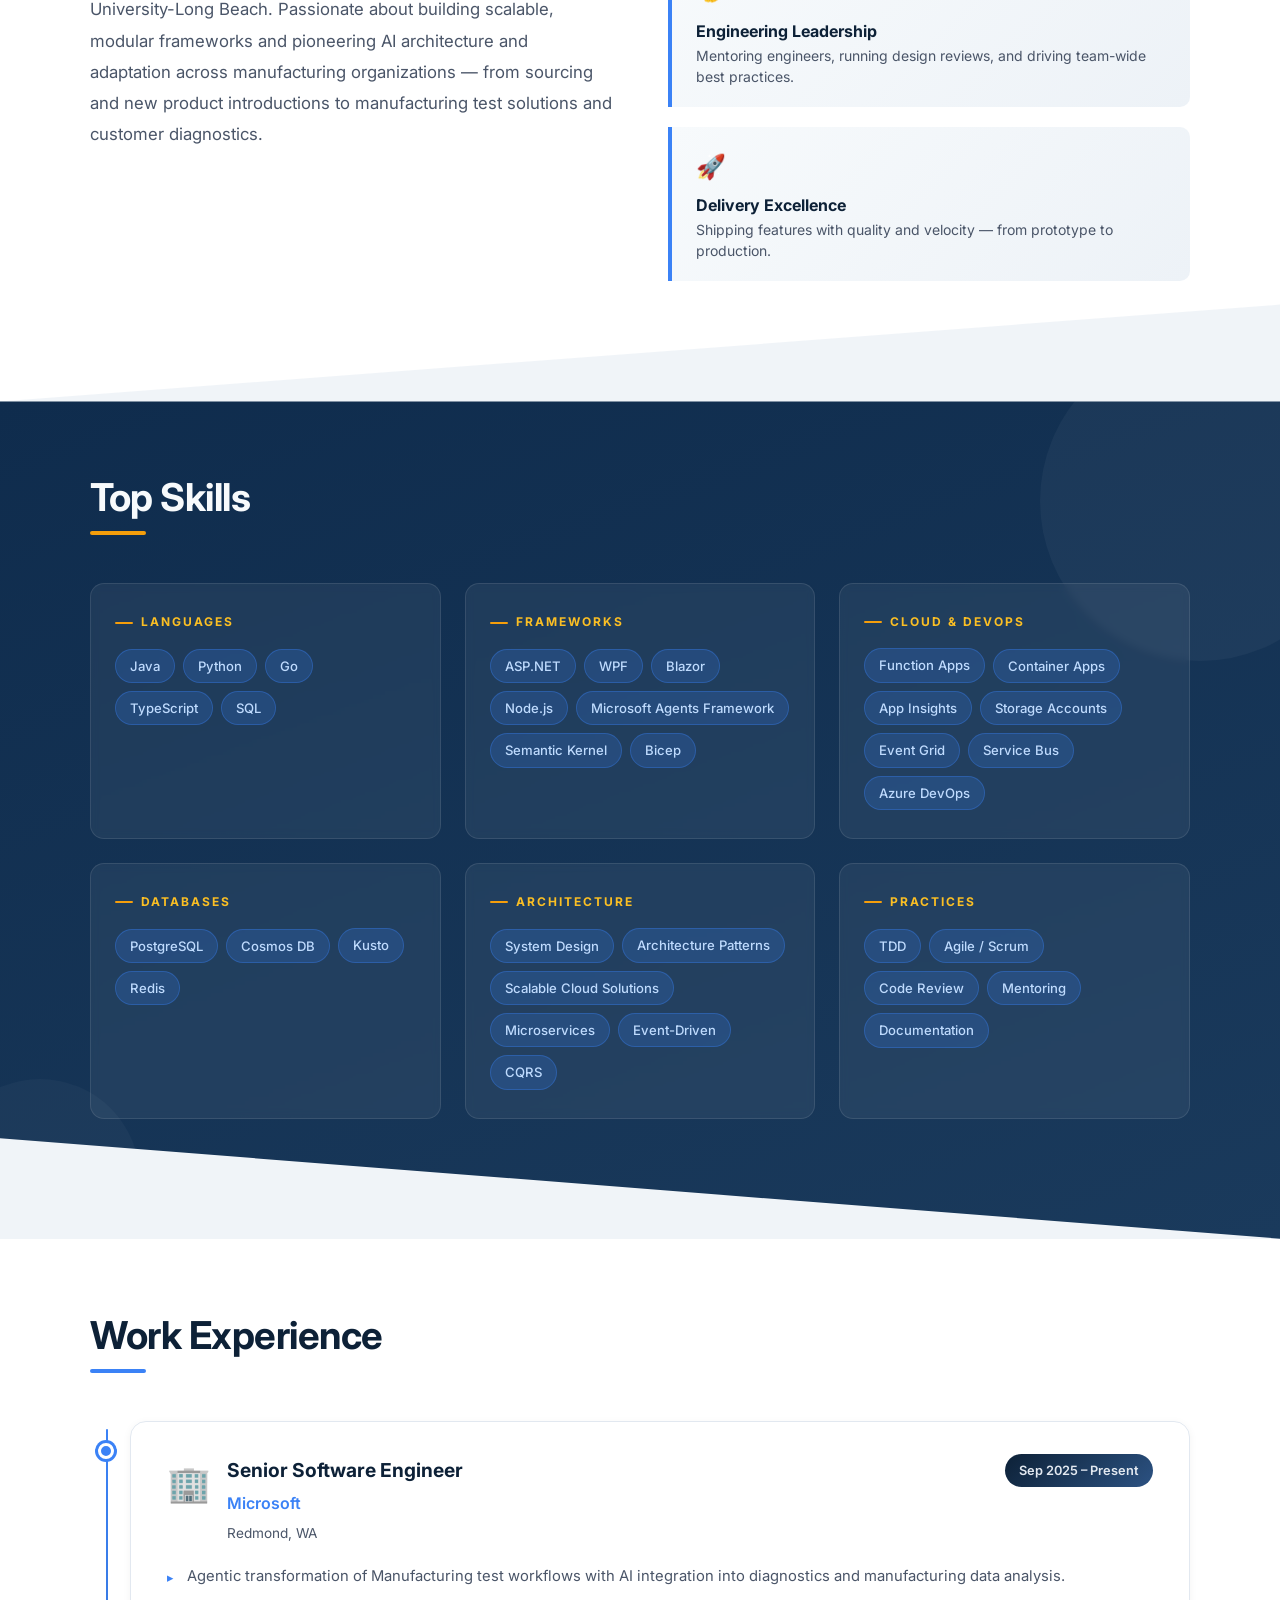
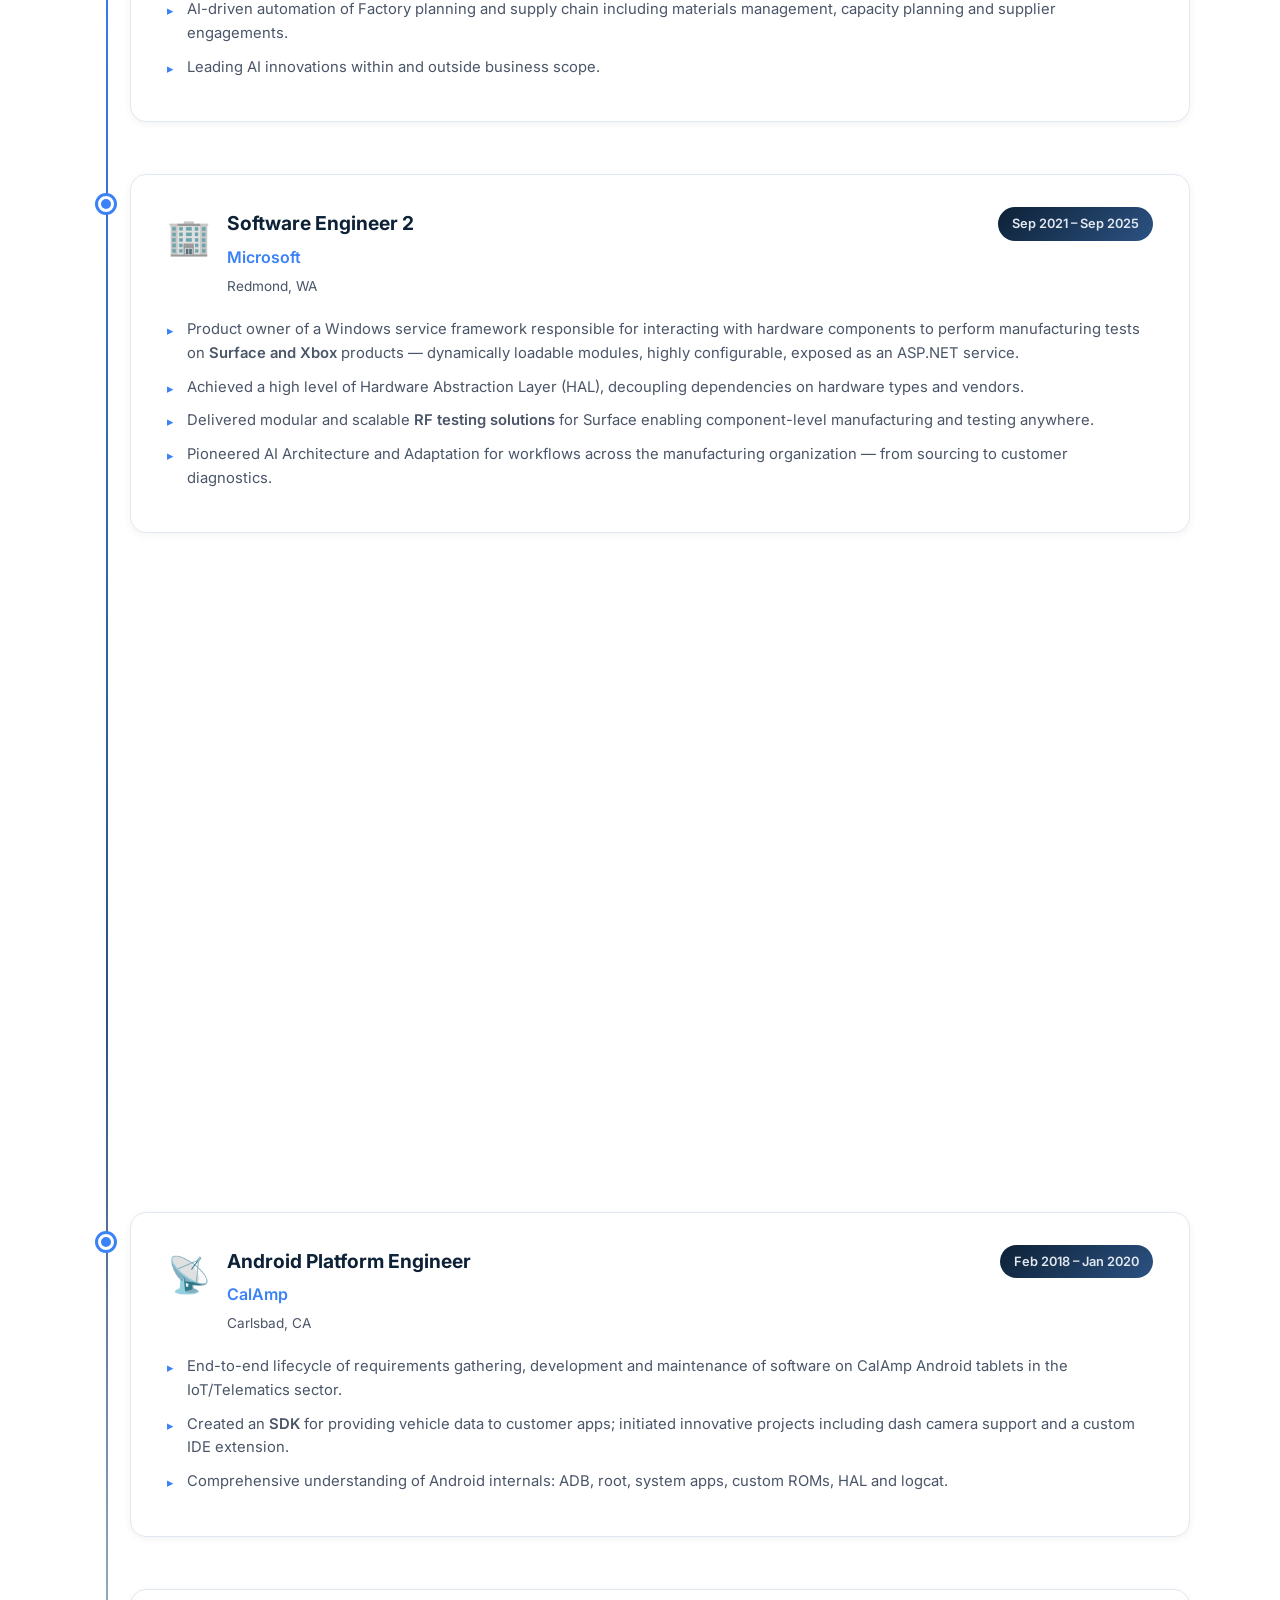
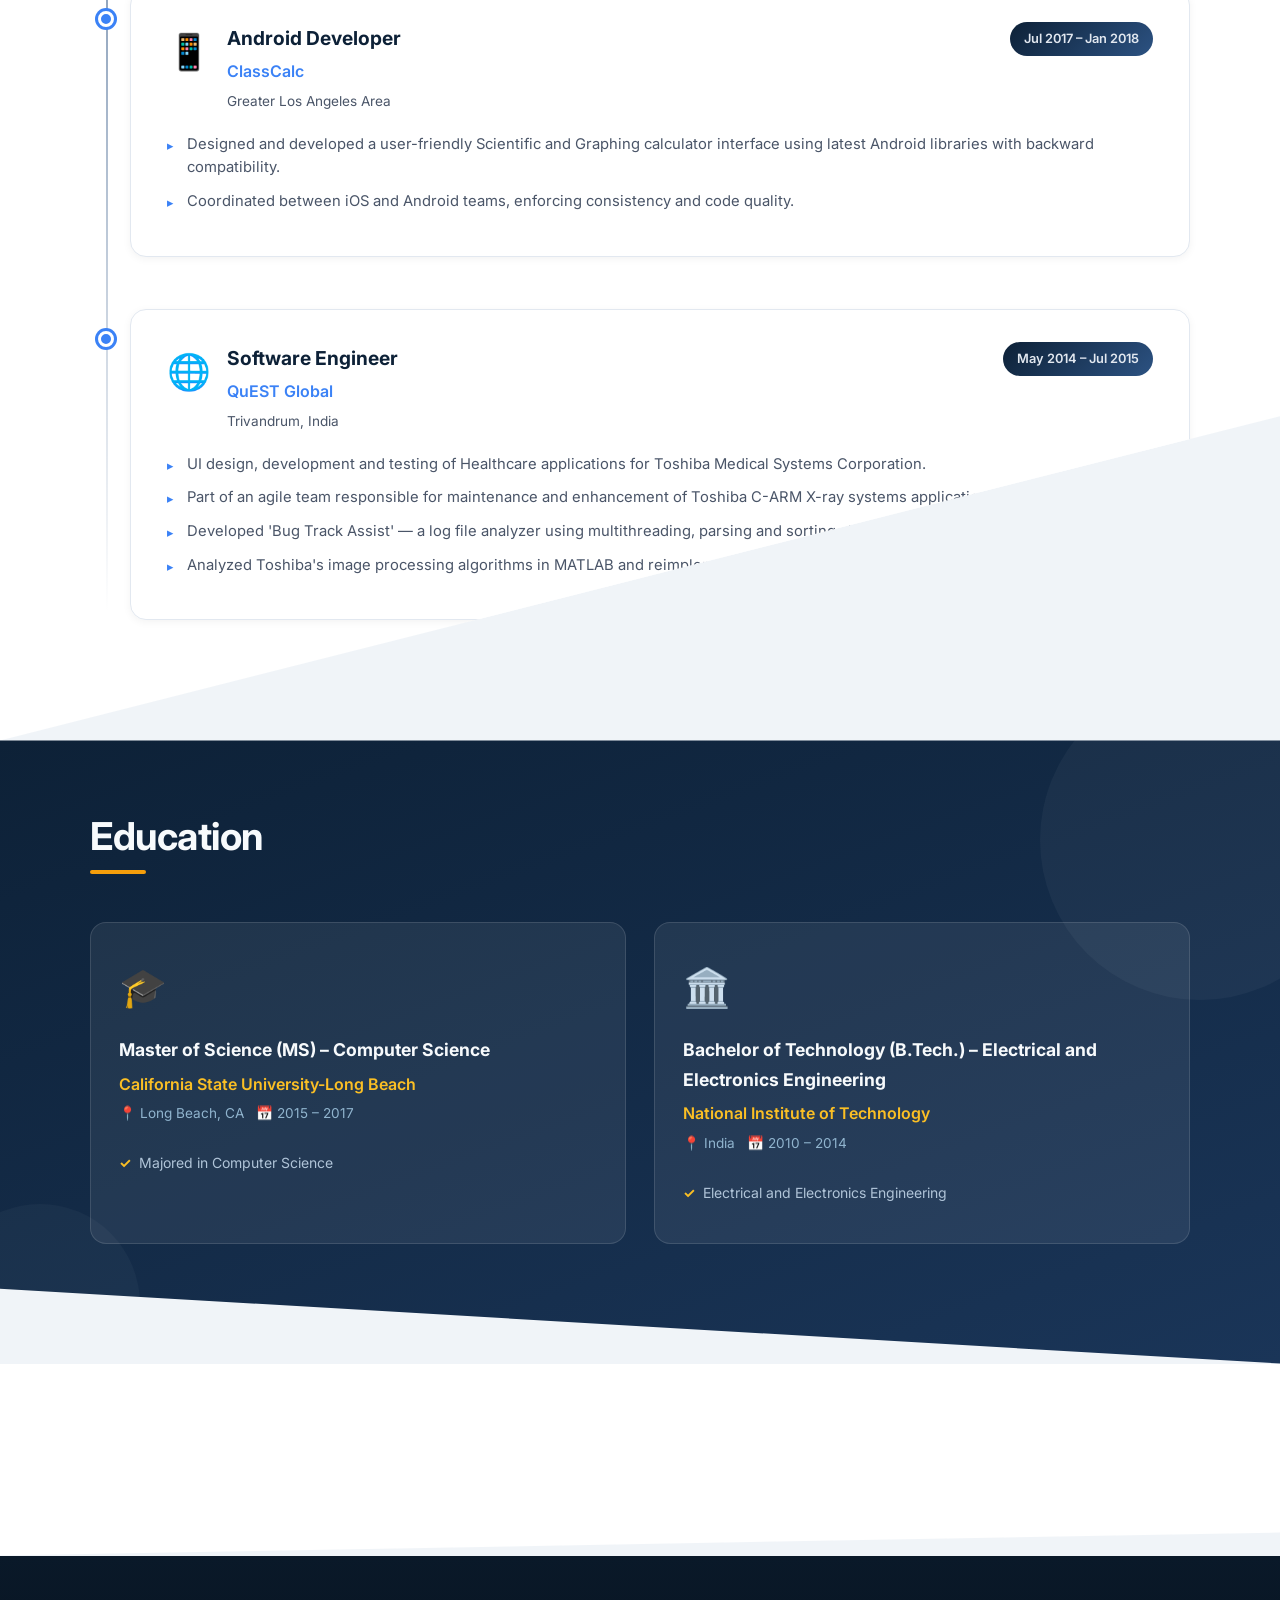
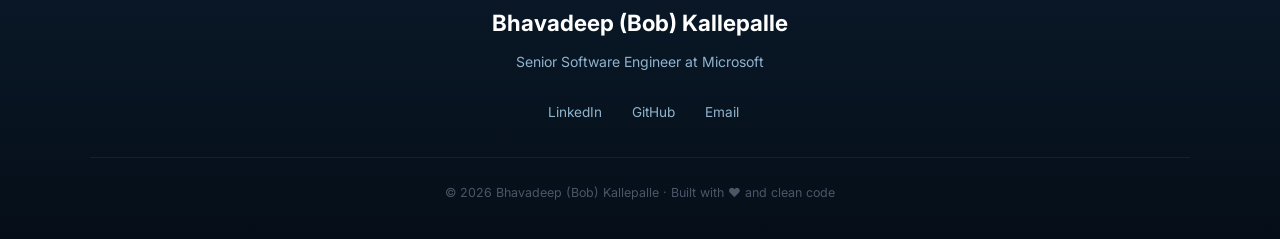
==== commit cf0859e3: "Add themes dropdown with Newspaper and CLI themes Co-authored-by: bhavadeepk <24377762+bhavadeepk@us" ====
--- a/index.html
+++ b/index.html
@@ -5,10 +5,13 @@
   <meta name="viewport" content="width=device-width, initial-scale=1.0" />
   <title>Professional Portfolio</title>
 
+  <!-- Apply saved theme early to prevent flash of unstyled content -->
+  <script>(function(){var t=localStorage.getItem('portfolio-theme');if(t&&t!=='default')document.documentElement.setAttribute('data-theme',t);})();</script>
+
   <!-- Google Fonts -->
   <link rel="preconnect" href="https://fonts.googleapis.com" />
   <link rel="preconnect" href="https://fonts.gstatic.com" crossorigin />
-  <link href="https://fonts.googleapis.com/css2?family=Inter:wght@300;400;500;600;700;800&family=Fira+Code:wght@400;500&display=swap" rel="stylesheet" />
+  <link href="https://fonts.googleapis.com/css2?family=Inter:wght@300;400;500;600;700;800&family=Fira+Code:wght@400;500&family=Playfair+Display:ital,wght@0,700;0,900;1,400&display=swap" rel="stylesheet" />
 
   <link rel="stylesheet" href="styles.css" />
 </head>
--- a/styles.css
+++ b/styles.css
@@ -168,6 +168,29 @@
 }
 .nav-links a:hover,
 .nav-links a.active { color: var(--gold-light); }
+
+.nav-resume-btn {
+  display: inline-flex;
+  align-items: center;
+  gap: 6px;
+  padding: 7px 16px;
+  border-radius: 6px;
+  font-size: 0.8rem;
+  font-weight: 600;
+  color: var(--gold-light);
+  border: 1.5px solid rgba(245,191,36,0.45);
+  text-transform: uppercase;
+  letter-spacing: 0.5px;
+  transition: all var(--transition);
+  white-space: nowrap;
+}
+.nav-resume-btn:hover {
+  background: var(--gold);
+  border-color: var(--gold);
+  color: var(--navy);
+  transform: translateY(-1px);
+}
+.nav-resume-btn svg { width: 14px; height: 14px; fill: currentColor; }
 
 /* ── Hero ─────────────────────────────────────────────────── */
 #hero {
@@ -795,3 +818,267 @@
   .exp-header { flex-direction: column; }
   .nav-links { display: none; }
 }
+
+/* ── Theme Switcher ───────────────────────────────────────────── */
+.theme-switcher { display: flex; align-items: center; }
+.theme-switcher select {
+  background: rgba(255,255,255,0.08);
+  color: #cbd5e0;
+  border: 1.5px solid rgba(255,255,255,0.22);
+  border-radius: 6px;
+  padding: 6px 10px;
+  font-size: 0.8rem;
+  font-family: var(--font-sans);
+  cursor: pointer;
+  outline: none;
+  transition: background var(--transition), border-color var(--transition), color var(--transition);
+}
+.theme-switcher select:hover {
+  background: rgba(255,255,255,0.14);
+  border-color: var(--gold-light);
+  color: var(--gold-light);
+}
+
+/* ── Theme: Newspaper ─────────────────────────────────────────── */
+[data-theme="newspaper"] {
+  --navy:       #1c0f00;
+  --navy-mid:   #2c1a0a;
+  --navy-light: #3d2414;
+  --accent:      #8b1a1a;
+  --accent-glow: #a52a2a;
+  --gold:        #8b6914;
+  --gold-light:  #a07c1e;
+  --bg:          #f2e6c9;
+  --surface:     #faf4e0;
+  --text:        #1c0f00;
+  --text-muted:  #4d3319;
+  --border:      #c8a870;
+  --font-sans:   Georgia, 'Times New Roman', Times, serif;
+  --font-mono:   'Courier New', Courier, monospace;
+}
+
+[data-theme="newspaper"] h1,
+[data-theme="newspaper"] h2,
+[data-theme="newspaper"] .hero-name,
+[data-theme="newspaper"] .section-title {
+  font-family: 'Playfair Display', Georgia, serif;
+}
+
+[data-theme="newspaper"] .section-title { text-transform: uppercase; letter-spacing: 2px; }
+
+[data-theme="newspaper"] #nav {
+  background: rgba(242,230,201,0.97);
+  border-bottom: 3px double #1c0f00;
+  backdrop-filter: none;
+  -webkit-backdrop-filter: none;
+}
+[data-theme="newspaper"] #nav.scrolled { box-shadow: 0 4px 12px rgba(28,15,0,0.15); }
+[data-theme="newspaper"] .nav-logo { color: #1c0f00; }
+[data-theme="newspaper"] .nav-logo span { color: #8b1a1a; }
+[data-theme="newspaper"] .nav-links a { color: #4d3319; }
+[data-theme="newspaper"] .nav-links a:hover,
+[data-theme="newspaper"] .nav-links a.active { color: #8b1a1a; }
+[data-theme="newspaper"] .nav-resume-btn { color: #1c0f00; border-color: #1c0f00; }
+[data-theme="newspaper"] .nav-resume-btn:hover { background: #1c0f00; border-color: #1c0f00; color: #faf4e0; }
+[data-theme="newspaper"] .theme-switcher select { background: #faf4e0; color: #1c0f00; border-color: #1c0f00; }
+[data-theme="newspaper"] .theme-switcher select:hover { background: #f2e6c9; border-color: #8b1a1a; color: #8b1a1a; }
+
+[data-theme="newspaper"] #hero { background: linear-gradient(135deg, #e8d9b5 0%, #ddd0a0 50%, #e5d8aa 100%); }
+[data-theme="newspaper"] .hero-greeting { color: #8b6914; }
+[data-theme="newspaper"] .hero-name { color: #1c0f00; }
+[data-theme="newspaper"] .hero-title { color: #8b1a1a; }
+[data-theme="newspaper"] .hero-tagline { color: #4d3319; }
+[data-theme="newspaper"] .hero-stats { border-top-color: rgba(28,15,0,0.15); }
+[data-theme="newspaper"] .stat-number { color: #8b1a1a; }
+[data-theme="newspaper"] .stat-label { color: #4d3319; }
+[data-theme="newspaper"] .hero-highlights { border-top-color: rgba(28,15,0,0.15); }
+[data-theme="newspaper"] .hero-hl-label { color: #8b6914; }
+[data-theme="newspaper"] .hero-hl-tag--skill { background: rgba(139,26,26,0.1); border-color: rgba(139,26,26,0.3); color: #8b1a1a; }
+[data-theme="newspaper"] .hero-hl-exp-item { background: rgba(28,15,0,0.06); border-color: rgba(28,15,0,0.15); }
+[data-theme="newspaper"] .hero-hl-exp-item:hover { background: rgba(28,15,0,0.1); }
+[data-theme="newspaper"] .hero-hl-exp-role { color: #1c0f00; }
+[data-theme="newspaper"] .hero-hl-exp-company { color: #8b1a1a; }
+[data-theme="newspaper"] .btn-primary { background: #8b1a1a; box-shadow: 0 4px 14px rgba(139,26,26,0.35); }
+[data-theme="newspaper"] .btn-primary:hover { background: #6e1515; color: #fff; box-shadow: 0 8px 20px rgba(139,26,26,0.45); }
+[data-theme="newspaper"] .btn-outline { color: #1c0f00; border-color: rgba(28,15,0,0.35); }
+[data-theme="newspaper"] .btn-outline:hover { border-color: #8b1a1a; color: #8b1a1a; }
+[data-theme="newspaper"] .social-link { color: #4d3319; }
+[data-theme="newspaper"] .social-link:hover { color: #8b1a1a; }
+[data-theme="newspaper"] .profile-ring { background: conic-gradient(#8b1a1a 0deg, #8b6914 120deg, #8b1a1a 240deg, #8b6914 360deg); }
+[data-theme="newspaper"] .profile-ring-inner { background: #c8a870; }
+[data-theme="newspaper"] .profile-badge { background: #8b1a1a; color: #faf4e0; }
+
+[data-theme="newspaper"] .ribbon-dark .section-title { color: #1c0f00 !important; }
+[data-theme="newspaper"] .ribbon-dark .section-title::after { background: #8b1a1a; }
+[data-theme="newspaper"] .ribbon-light .section-title { color: #1c0f00; }
+[data-theme="newspaper"] .ribbon-light .section-title::after { background: #8b1a1a; }
+
+[data-theme="newspaper"] #skills { background: linear-gradient(160deg, #e8d9b5 0%, #ddd0a0 100%); }
+[data-theme="newspaper"] .skill-card { background: rgba(28,15,0,0.05); border-color: rgba(28,15,0,0.15); backdrop-filter: none; }
+[data-theme="newspaper"] .skill-card:hover { background: rgba(28,15,0,0.09); box-shadow: 0 12px 32px rgba(28,15,0,0.1); }
+[data-theme="newspaper"] .skill-category { color: #8b6914; }
+[data-theme="newspaper"] .skill-category::before { background: #8b6914; }
+[data-theme="newspaper"] .pill { background: rgba(139,26,26,0.1); border-color: rgba(139,26,26,0.25); color: #8b1a1a; }
+[data-theme="newspaper"] .pill:hover { background: #8b1a1a; border-color: #8b1a1a; color: #faf4e0; }
+
+[data-theme="newspaper"] .about-text p { color: #4d3319; }
+[data-theme="newspaper"] .highlight-card { background: linear-gradient(135deg, #f5efd5, #ede3bf); border-left-color: #8b1a1a; }
+[data-theme="newspaper"] .highlight-card h4 { color: #1c0f00; }
+[data-theme="newspaper"] .highlight-card p { color: #4d3319; }
+
+[data-theme="newspaper"] .timeline::before { background: linear-gradient(to bottom, #8b1a1a, #4d3319, transparent); }
+[data-theme="newspaper"] .timeline-item::before { background: #8b1a1a; border-color: #faf4e0; box-shadow: 0 0 0 3px #8b1a1a; }
+[data-theme="newspaper"] .exp-card { background: #faf4e0; border-color: #c8a870; }
+[data-theme="newspaper"] .exp-card:hover { box-shadow: 0 8px 24px rgba(28,15,0,0.1); }
+[data-theme="newspaper"] .exp-role { color: #1c0f00; }
+[data-theme="newspaper"] .exp-company { color: #8b1a1a; }
+[data-theme="newspaper"] .exp-location { color: #4d3319; }
+[data-theme="newspaper"] .exp-period { background: linear-gradient(135deg, #1c0f00, #2c1a0a); }
+[data-theme="newspaper"] .exp-highlights li { color: #4d3319; }
+[data-theme="newspaper"] .exp-highlights li::before { color: #8b1a1a; }
+
+[data-theme="newspaper"] #education { background: linear-gradient(160deg, #2c1a0a 0%, #3d2414 100%); }
+[data-theme="newspaper"] .edu-card { background: rgba(245,239,213,0.1); border-color: rgba(200,168,112,0.3); }
+[data-theme="newspaper"] .edu-card:hover { background: rgba(245,239,213,0.16); }
+[data-theme="newspaper"] .edu-degree { color: #f5efd5; }
+[data-theme="newspaper"] .edu-institution { color: #a07c1e; }
+[data-theme="newspaper"] .edu-meta { color: #c8a870; }
+[data-theme="newspaper"] .edu-details li { color: #c8a870; border-bottom-color: rgba(200,168,112,0.15); }
+[data-theme="newspaper"] .edu-details li::before { color: #a07c1e; }
+
+[data-theme="newspaper"] .cert-card { background: linear-gradient(135deg, #f5efd5, #ede3bf); border-color: #c8a870; }
+[data-theme="newspaper"] .cert-card:hover { box-shadow: 0 8px 24px rgba(28,15,0,0.1); }
+[data-theme="newspaper"] .cert-name { color: #1c0f00; }
+[data-theme="newspaper"] .cert-issuer { color: #8b1a1a; }
+[data-theme="newspaper"] .cert-year { background: #c8a870; color: #1c0f00; }
+
+[data-theme="newspaper"] #footer { background: linear-gradient(180deg, #1c0f00, #0a0500); }
+[data-theme="newspaper"] .footer-name { color: #f5efd5; }
+[data-theme="newspaper"] .footer-tagline { color: #c8a870; }
+[data-theme="newspaper"] .footer-links a { color: #c8a870; }
+[data-theme="newspaper"] .footer-links a:hover { color: #a07c1e; }
+[data-theme="newspaper"] .footer-copy { color: #3d2414; border-top-color: rgba(200,168,112,0.2); }
+
+/* ── Theme: CLI ───────────────────────────────────────────────── */
+[data-theme="cli"] {
+  --navy:       #0a0a0a;
+  --navy-mid:   #111111;
+  --navy-light: #1a2e1a;
+  --accent:      #00e676;
+  --accent-glow: #39ff14;
+  --gold:        #ffb300;
+  --gold-light:  #ffc400;
+  --bg:          #0a0a0a;
+  --surface:     #111111;
+  --text:        #c9c9c9;
+  --text-muted:  #7ec8a0;
+  --border:      #1e3a1e;
+  --font-sans:   'Fira Code', 'Cascadia Code', monospace;
+}
+
+[data-theme="cli"] .section-title::before { content: "$ "; color: #00e676; opacity: 0.65; font-style: normal; }
+
+[data-theme="cli"] #nav { background: rgba(10,10,10,0.97); border-bottom: 1px solid rgba(0,230,118,0.3); }
+[data-theme="cli"] #nav.scrolled { box-shadow: 0 4px 24px rgba(0,0,0,0.7); }
+[data-theme="cli"] .nav-logo { color: #00e676; }
+[data-theme="cli"] .nav-logo span { color: #ffc400; }
+[data-theme="cli"] .nav-links a { color: #7ec8a0; }
+[data-theme="cli"] .nav-links a:hover,
+[data-theme="cli"] .nav-links a.active { color: #00e676; }
+[data-theme="cli"] .nav-resume-btn { color: #00e676; border-color: rgba(0,230,118,0.45); }
+[data-theme="cli"] .nav-resume-btn:hover { background: #00e676; border-color: #00e676; color: #0a0a0a; }
+[data-theme="cli"] .theme-switcher select { background: rgba(0,230,118,0.07); color: #00e676; border-color: rgba(0,230,118,0.4); }
+[data-theme="cli"] .theme-switcher select:hover { background: rgba(0,230,118,0.13); border-color: #00e676; color: #39ff14; }
+
+[data-theme="cli"] #hero { background: linear-gradient(135deg, #0a0a0a 0%, #0d1a10 50%, #0a120a 100%); }
+[data-theme="cli"] .hero-greeting { color: #ffc400; }
+[data-theme="cli"] .hero-name { color: #00e676; }
+[data-theme="cli"] .hero-title { color: #7ec8a0; }
+[data-theme="cli"] .hero-tagline { color: #4a7a5a; }
+[data-theme="cli"] .hero-stats { border-top-color: rgba(0,230,118,0.15); }
+[data-theme="cli"] .stat-number { color: #00e676; }
+[data-theme="cli"] .stat-label { color: #7ec8a0; }
+[data-theme="cli"] .hero-highlights { border-top-color: rgba(0,230,118,0.15); }
+[data-theme="cli"] .hero-hl-label { color: #ffc400; }
+[data-theme="cli"] .hero-hl-tag--skill { background: rgba(0,230,118,0.08); border-color: rgba(0,230,118,0.25); color: #00e676; }
+[data-theme="cli"] .hero-hl-exp-item { background: rgba(0,230,118,0.04); border-color: rgba(0,230,118,0.12); }
+[data-theme="cli"] .hero-hl-exp-item:hover { background: rgba(0,230,118,0.08); }
+[data-theme="cli"] .hero-hl-exp-role { color: #c9c9c9; }
+[data-theme="cli"] .hero-hl-exp-company { color: #00e676; }
+[data-theme="cli"] .btn-primary { background: #00e676; color: #0a0a0a; box-shadow: 0 4px 14px rgba(0,230,118,0.35); }
+[data-theme="cli"] .btn-primary:hover { background: #00c864; color: #0a0a0a; box-shadow: 0 8px 20px rgba(0,230,118,0.5); }
+[data-theme="cli"] .btn-outline { color: #c9c9c9; border-color: rgba(201,201,201,0.25); }
+[data-theme="cli"] .btn-outline:hover { border-color: #00e676; color: #00e676; }
+[data-theme="cli"] .social-link { color: #7ec8a0; }
+[data-theme="cli"] .social-link:hover { color: #00e676; }
+[data-theme="cli"] .profile-ring { background: conic-gradient(#00e676 0deg, #ffc400 120deg, #00e676 240deg, #ffc400 360deg); }
+[data-theme="cli"] .profile-ring-inner { background: #0a0a0a; }
+[data-theme="cli"] .profile-badge { background: #00e676; color: #0a0a0a; }
+
+[data-theme="cli"] .ribbon-dark .section-title { color: #00e676 !important; }
+[data-theme="cli"] .ribbon-dark .section-title::after { background: #ffc400; }
+[data-theme="cli"] .ribbon-light { background: #111111; color: #c9c9c9; }
+[data-theme="cli"] .ribbon-light .section-title { color: #00e676 !important; }
+[data-theme="cli"] .ribbon-light .section-title::after { background: #ffc400; }
+
+[data-theme="cli"] #skills { background: linear-gradient(160deg, #0a0a0a 0%, #0d1a10 100%); }
+[data-theme="cli"] .skill-card { background: rgba(0,230,118,0.04); border-color: rgba(0,230,118,0.12); backdrop-filter: none; }
+[data-theme="cli"] .skill-card:hover { background: rgba(0,230,118,0.08); box-shadow: 0 12px 32px rgba(0,230,118,0.15); }
+[data-theme="cli"] .skill-category { color: #ffc400; }
+[data-theme="cli"] .skill-category::before { background: #ffc400; }
+[data-theme="cli"] .pill { background: rgba(0,230,118,0.08); border-color: rgba(0,230,118,0.2); color: #00e676; }
+[data-theme="cli"] .pill:hover { background: #00e676; border-color: #00e676; color: #0a0a0a; }
+
+[data-theme="cli"] .about-text p { color: #7ec8a0; }
+[data-theme="cli"] .highlight-card { background: linear-gradient(135deg, #0d1a10, #0a120a); border-left-color: #00e676; }
+[data-theme="cli"] .highlight-card h4 { color: #00e676; }
+[data-theme="cli"] .highlight-card p { color: #7ec8a0; }
+
+[data-theme="cli"] .timeline::before { background: linear-gradient(to bottom, #00e676, #1e3a1e, transparent); }
+[data-theme="cli"] .timeline-item::before { background: #00e676; border-color: #111111; box-shadow: 0 0 0 3px #00e676; }
+[data-theme="cli"] .exp-card { background: #0d1a10; border-color: rgba(0,230,118,0.15); }
+[data-theme="cli"] .exp-card:hover { box-shadow: 0 8px 24px rgba(0,230,118,0.12); }
+[data-theme="cli"] .exp-role { color: #00e676; }
+[data-theme="cli"] .exp-company { color: #ffc400; }
+[data-theme="cli"] .exp-location { color: #7ec8a0; }
+[data-theme="cli"] .exp-period { background: linear-gradient(135deg, #0a120a, #1a2e1a); }
+[data-theme="cli"] .exp-highlights li { color: #7ec8a0; }
+[data-theme="cli"] .exp-highlights li::before { content: ">"; color: #00e676; }
+
+[data-theme="cli"] #education { background: linear-gradient(160deg, #0a0a0a 0%, #0d150a 100%); }
+[data-theme="cli"] .edu-card { background: rgba(0,230,118,0.04); border-color: rgba(0,230,118,0.12); }
+[data-theme="cli"] .edu-card:hover { background: rgba(0,230,118,0.08); }
+[data-theme="cli"] .edu-degree { color: #c9c9c9; }
+[data-theme="cli"] .edu-institution { color: #00e676; }
+[data-theme="cli"] .edu-meta { color: #7ec8a0; }
+[data-theme="cli"] .edu-details li { color: #7ec8a0; border-bottom-color: rgba(0,230,118,0.08); }
+[data-theme="cli"] .edu-details li::before { content: ">"; color: #00e676; }
+
+[data-theme="cli"] .cert-card { background: linear-gradient(135deg, #0d1a10, #0a120a); border-color: rgba(0,230,118,0.15); }
+[data-theme="cli"] .cert-card:hover { box-shadow: 0 8px 24px rgba(0,230,118,0.12); }
+[data-theme="cli"] .cert-name { color: #c9c9c9; }
+[data-theme="cli"] .cert-issuer { color: #00e676; }
+[data-theme="cli"] .cert-year { background: rgba(0,230,118,0.12); color: #00e676; }
+
+[data-theme="cli"] #footer { background: linear-gradient(180deg, #0a0a0a, #050505); color: #7ec8a0; }
+[data-theme="cli"] .footer-name { color: #00e676; }
+[data-theme="cli"] .footer-tagline { color: #7ec8a0; }
+[data-theme="cli"] .footer-links a { color: #7ec8a0; }
+[data-theme="cli"] .footer-links a:hover { color: #00e676; }
+[data-theme="cli"] .footer-copy { color: #1e3a1e; border-top-color: rgba(0,230,118,0.1); }
+
+/* Subtle scanline overlay for CLI theme */
+[data-theme="cli"] body::before {
+  content: "";
+  position: fixed;
+  inset: 0;
+  pointer-events: none;
+  z-index: 9999;
+  background: repeating-linear-gradient(
+    0deg,
+    transparent,
+    transparent 2px,
+    rgba(0,255,0,0.012) 2px,
+    rgba(0,255,0,0.012) 4px
+  );
+}
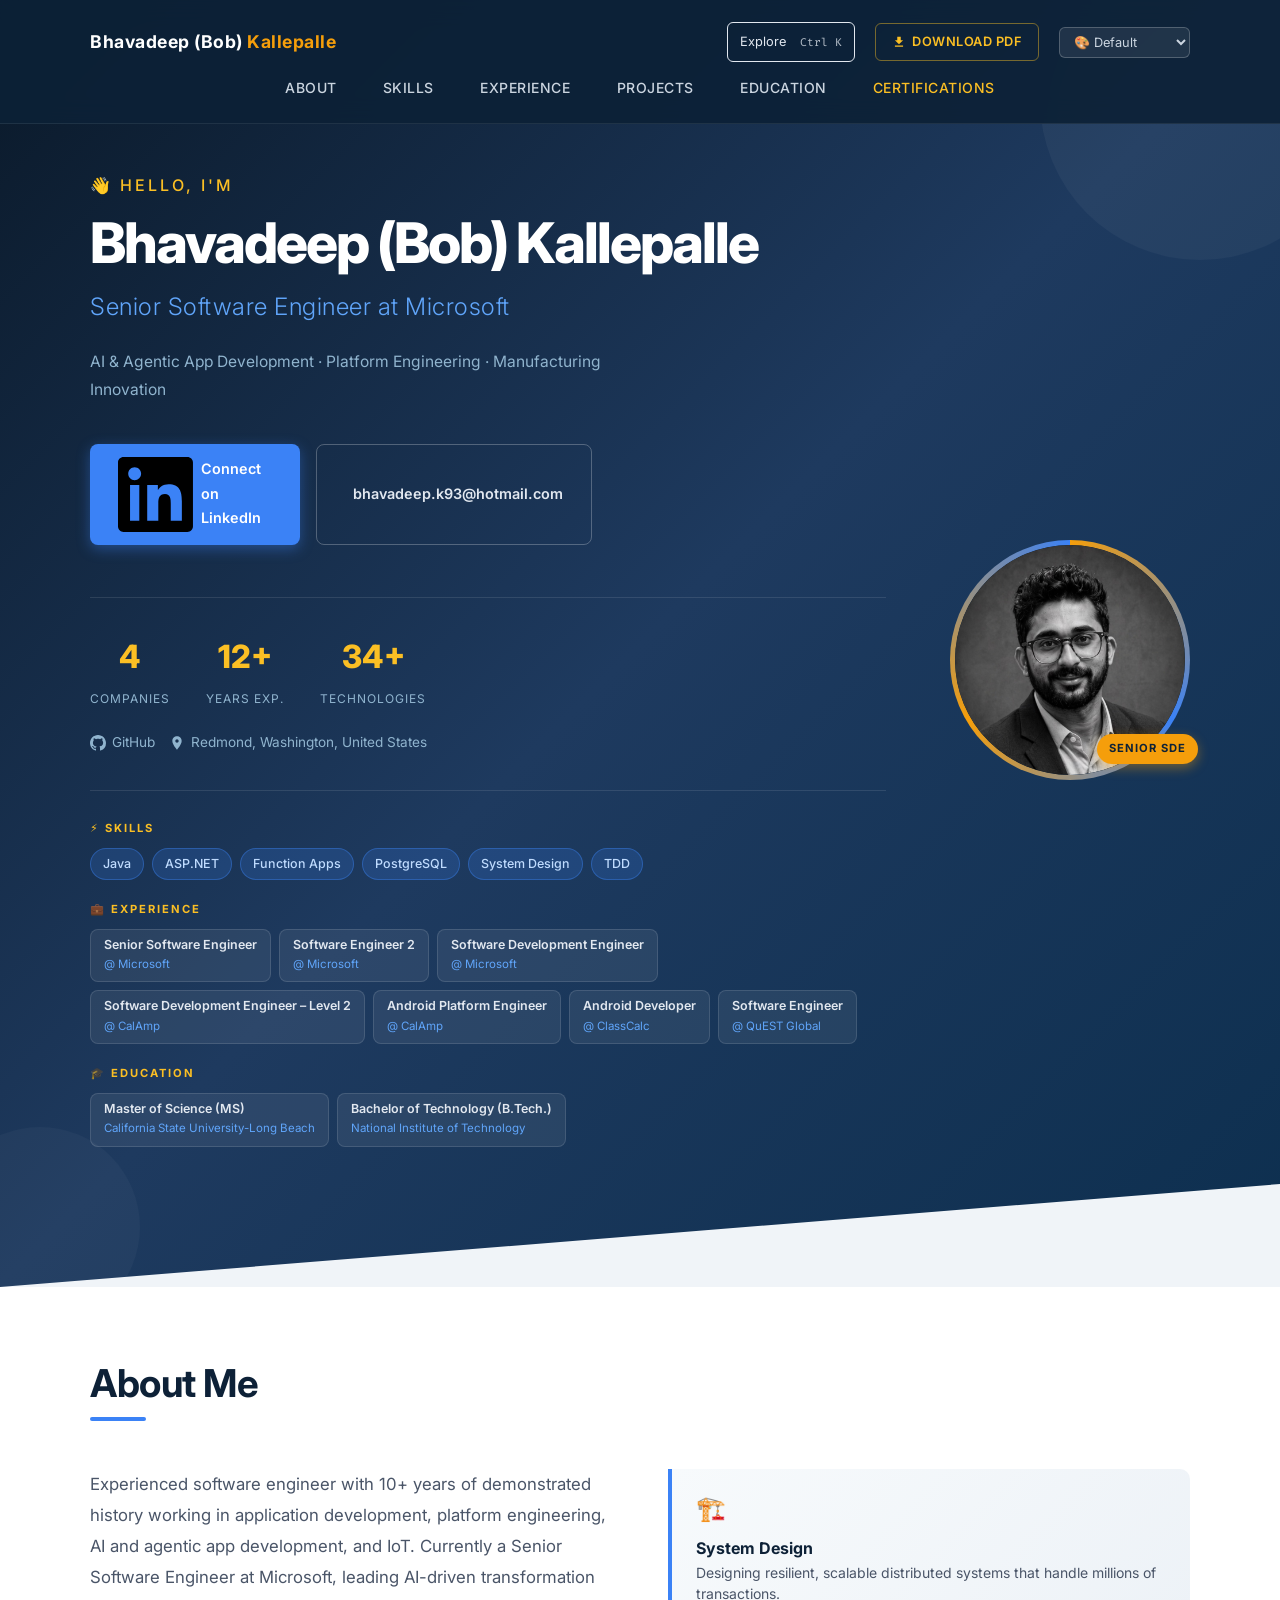
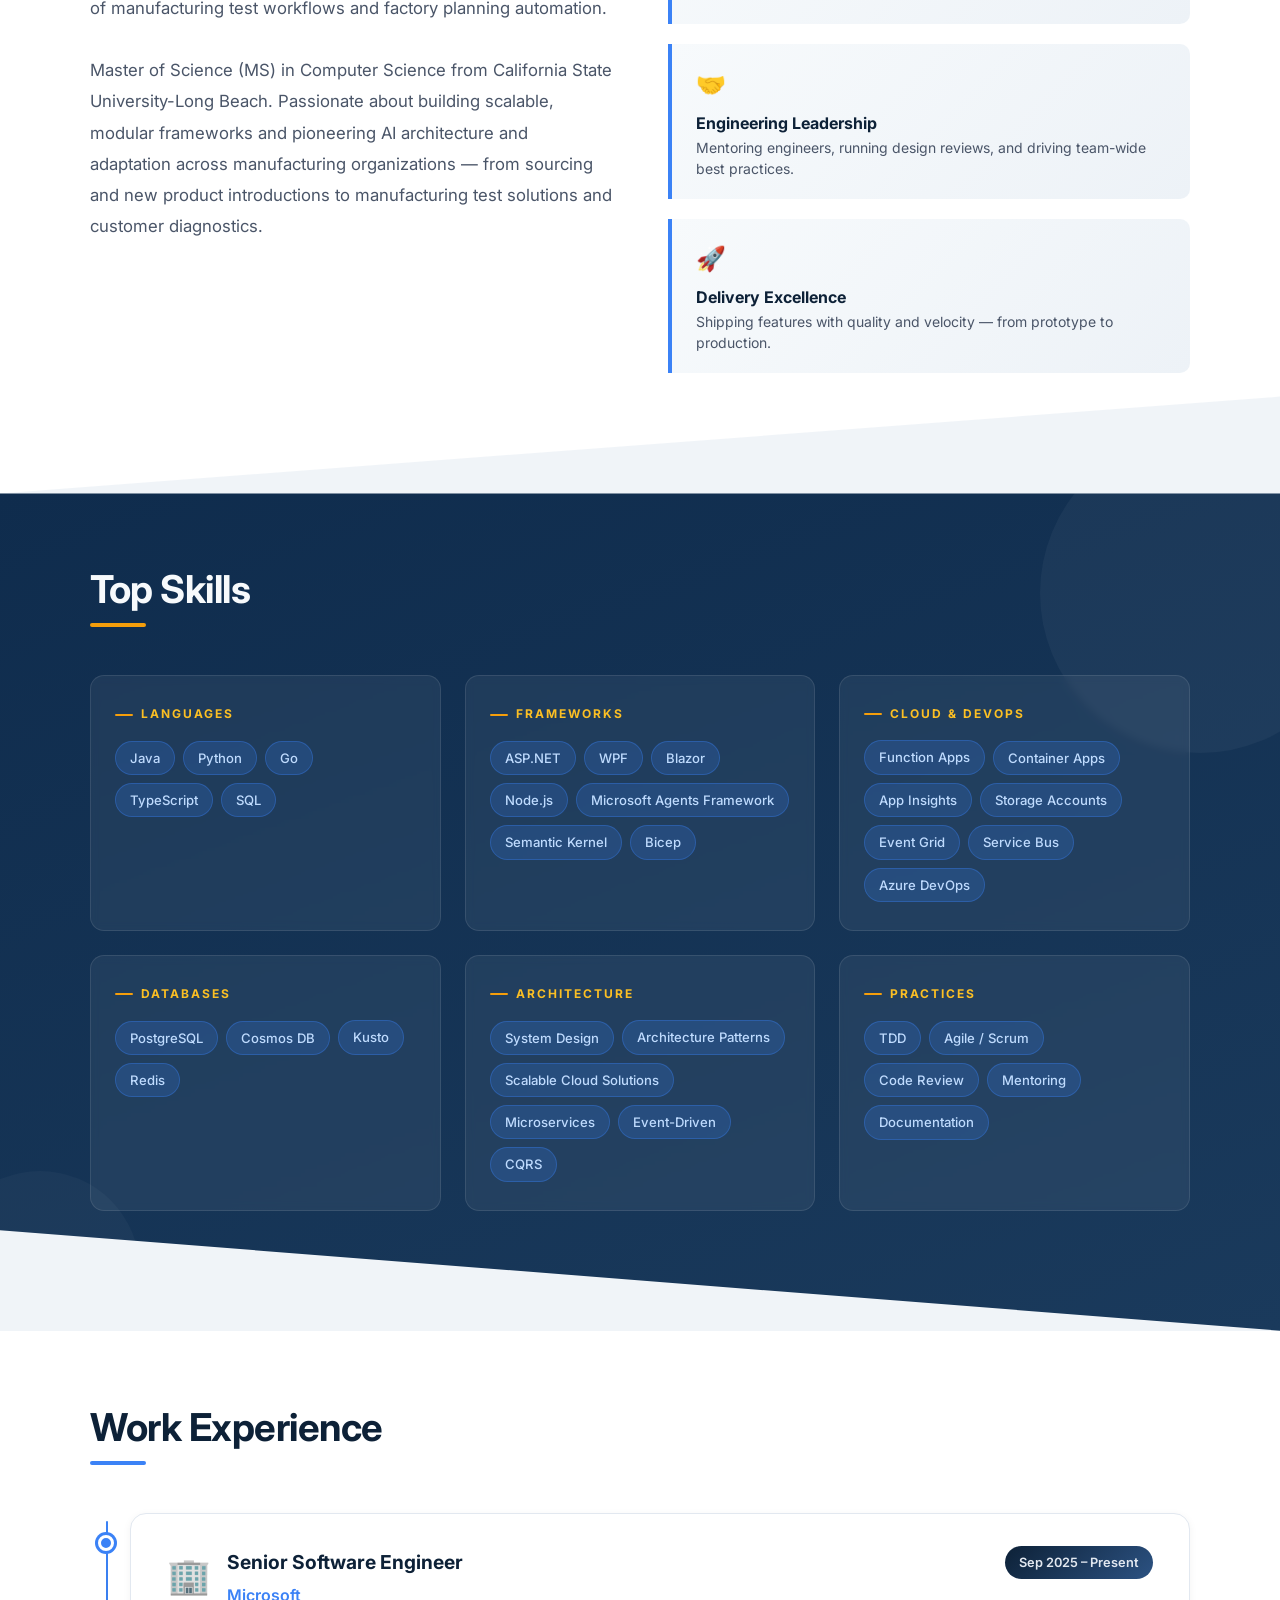
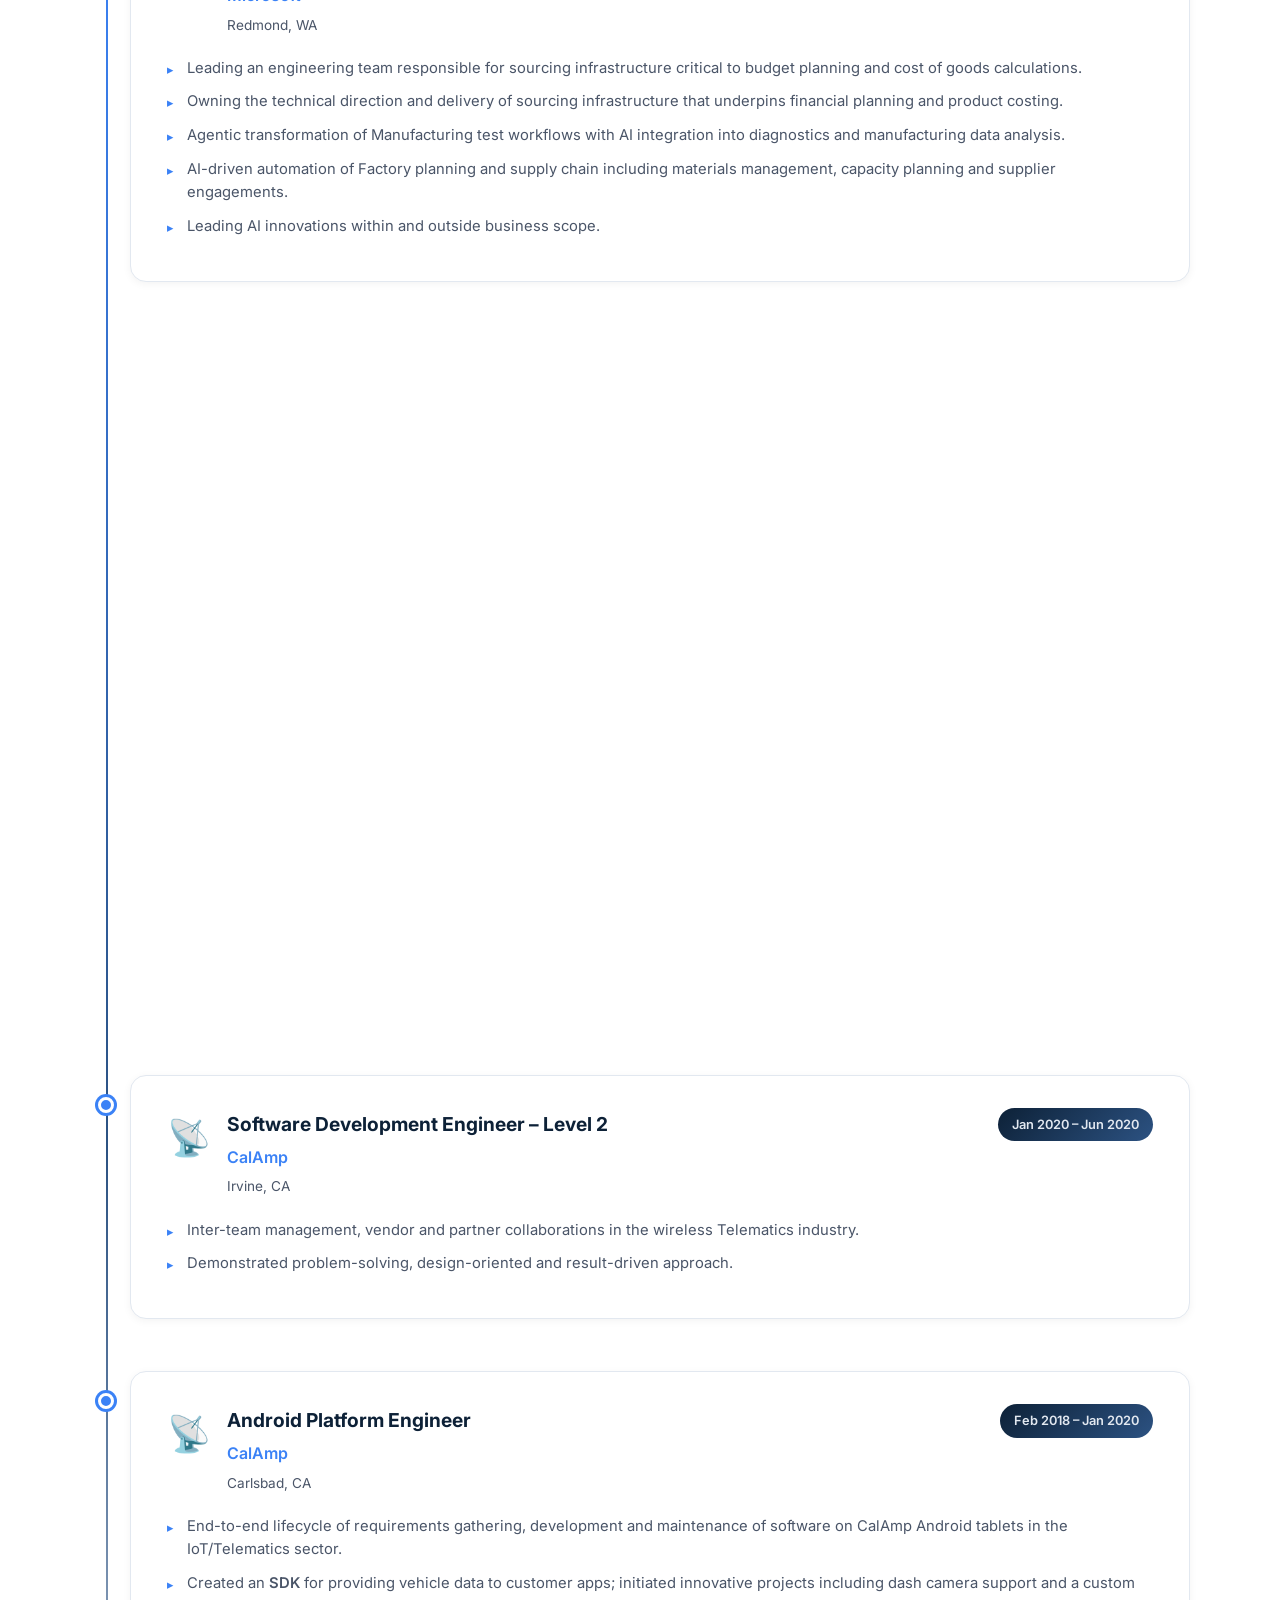
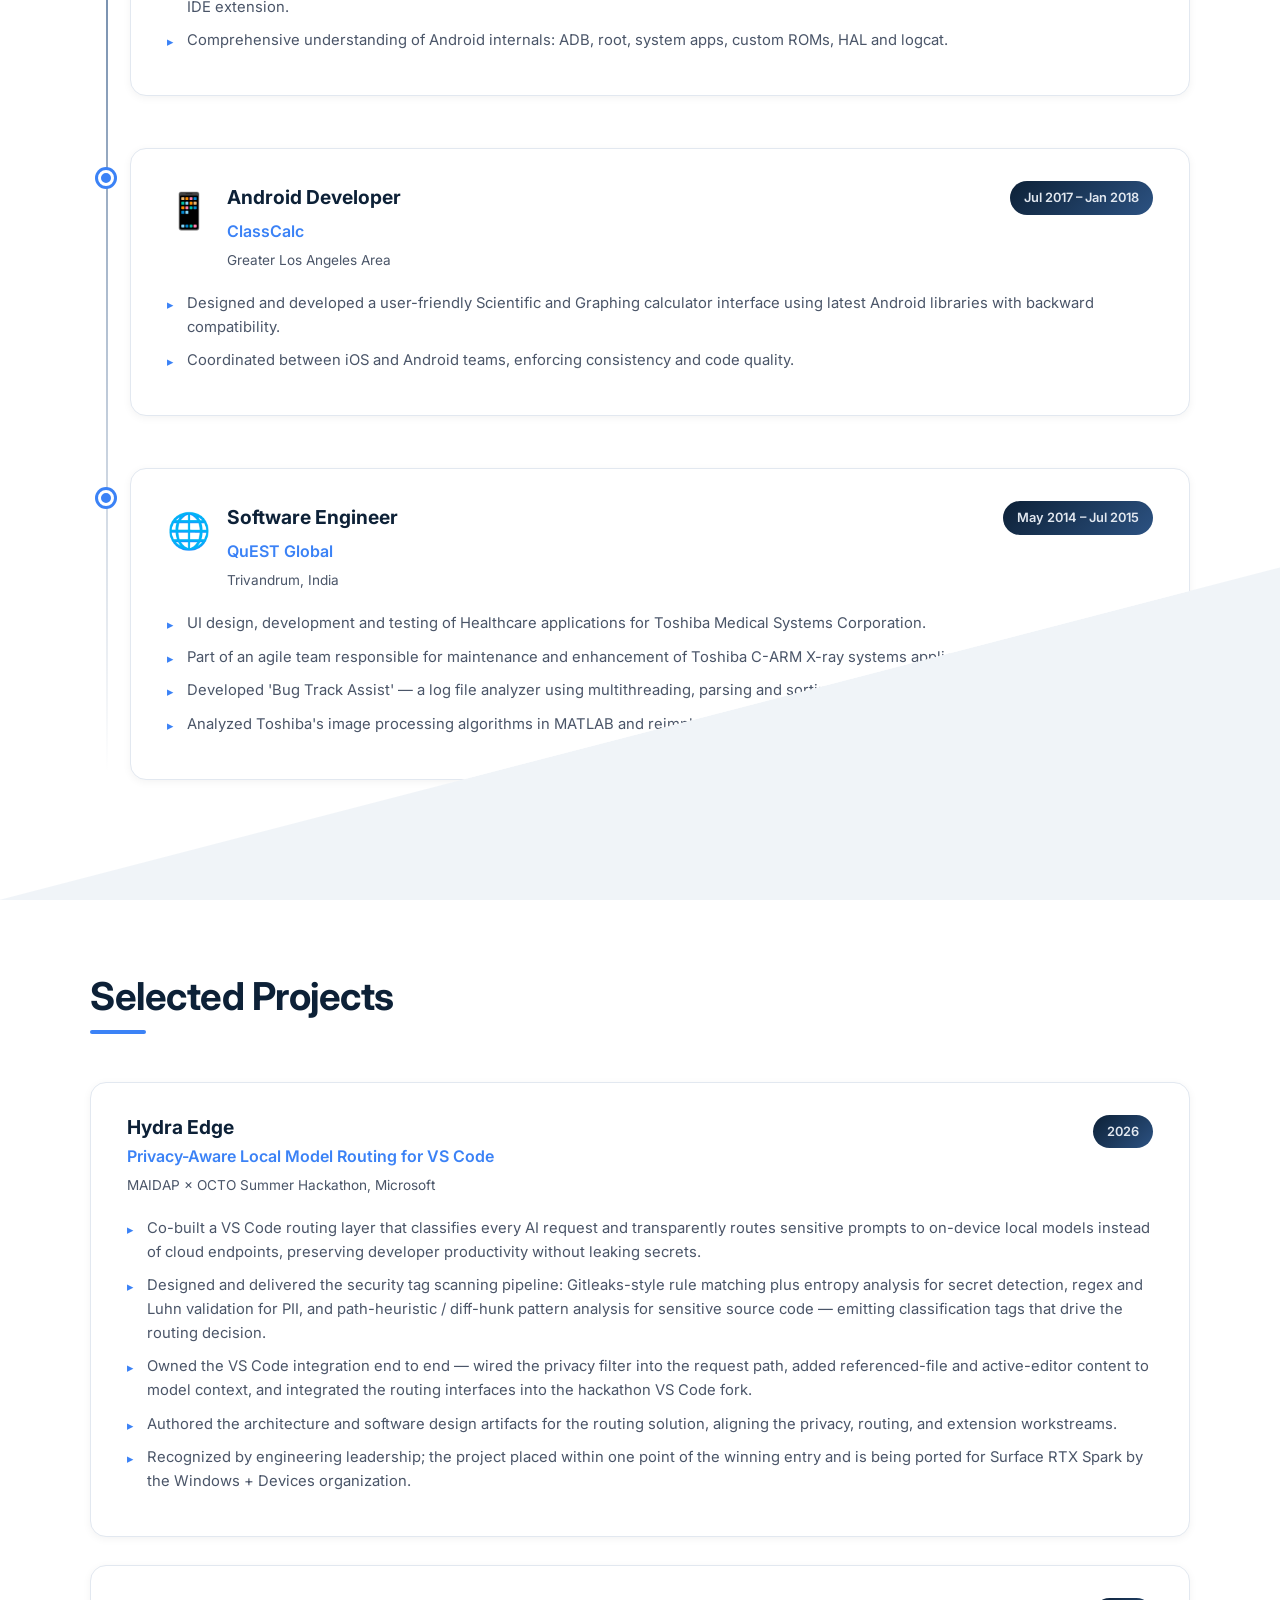
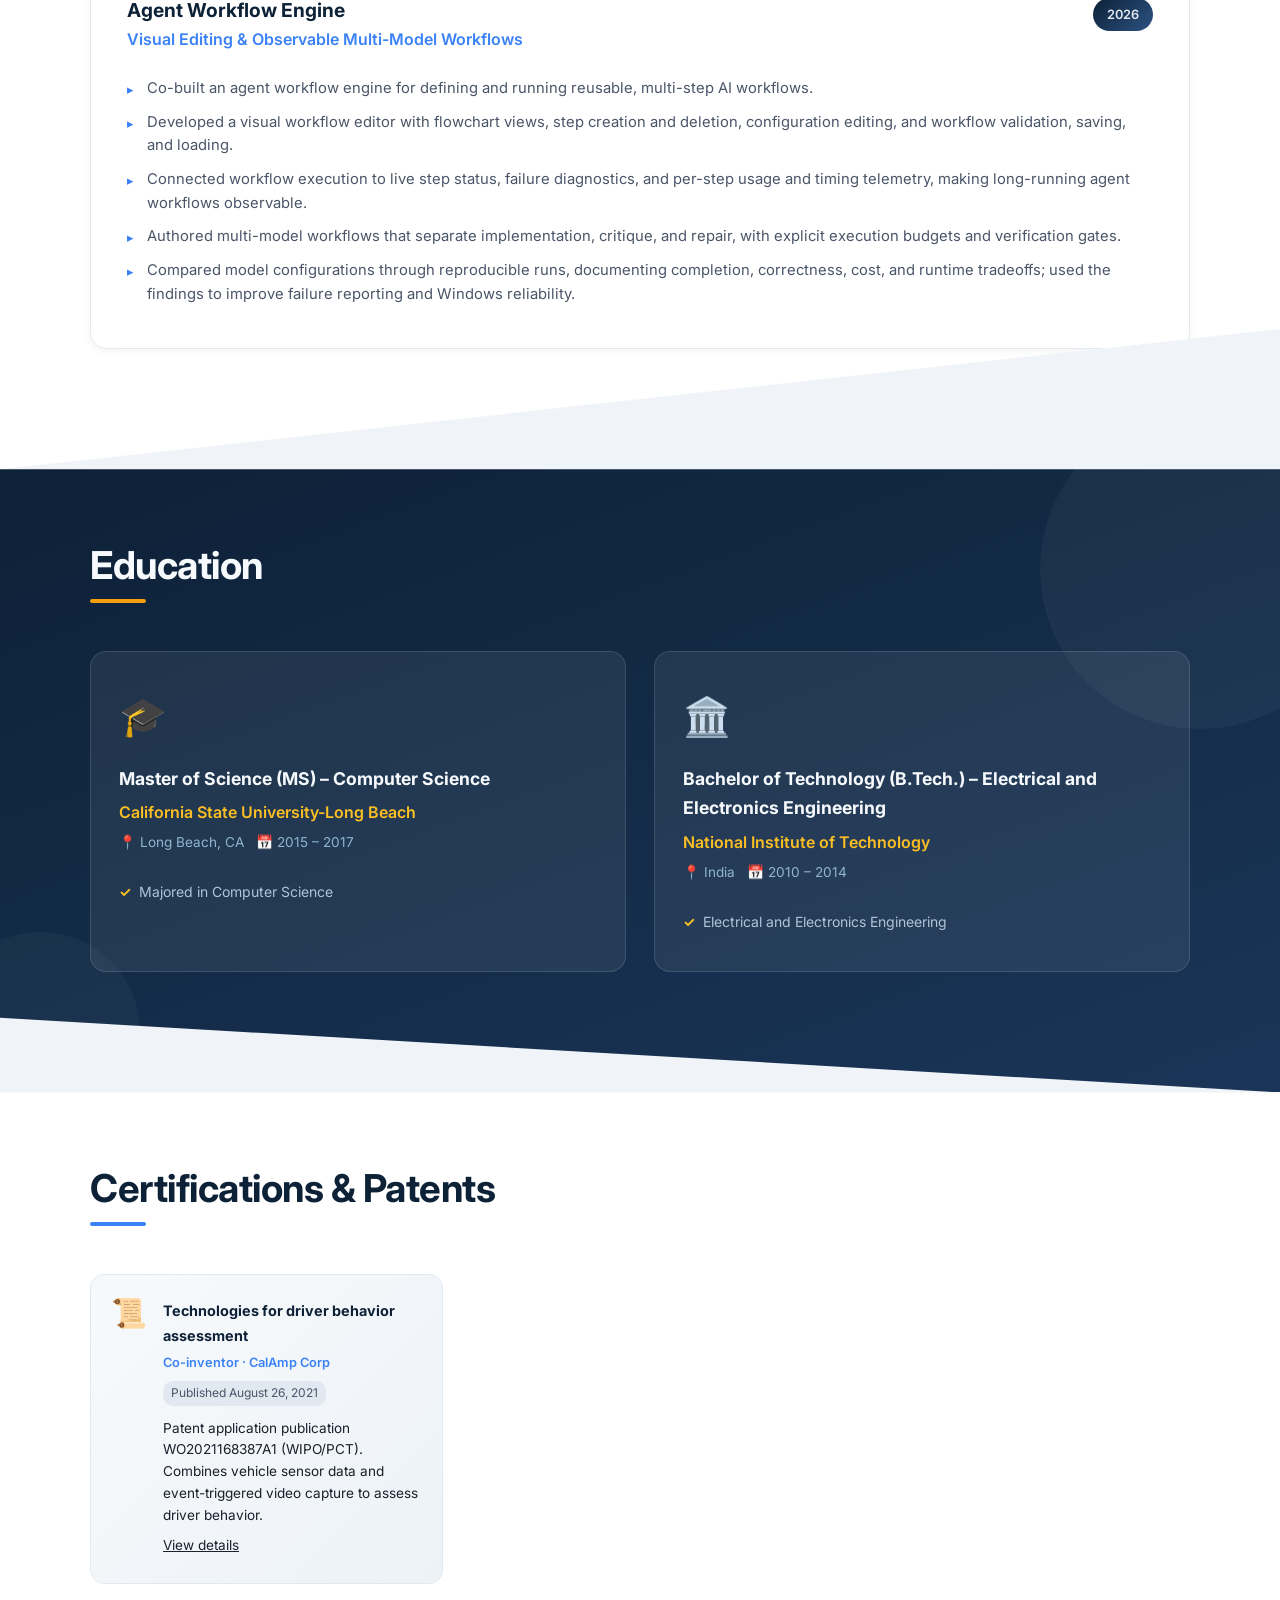
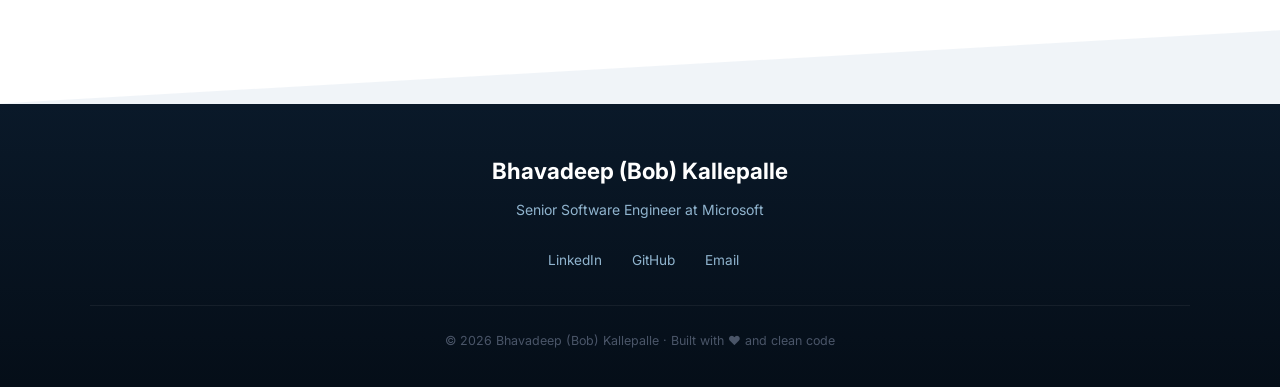
==== commit 8fa27227: "Update portfolio and add clean two-page resume download Add selected projects, leadership experience" ====
--- a/index.html
+++ b/index.html
@@ -42,13 +42,17 @@
     <!-- Populated by script.js -->
   </section>
 
+  <section id="projects" class="ribbon ribbon-light ribbon-angled" aria-label="Selected projects">
+    <!-- Populated by script.js -->
+  </section>
+
   <!-- ── Education ──────────────────────────────────────────── -->
   <section id="education" class="ribbon ribbon-dark ribbon-angled-reverse" aria-label="Education">
     <!-- Populated by script.js -->
   </section>
 
   <!-- ── Certifications ─────────────────────────────────────── -->
-  <section id="certifications" class="ribbon ribbon-light ribbon-angled" aria-label="Certifications">
+  <section id="certifications" class="ribbon ribbon-light ribbon-angled" aria-label="Certifications and patents">
     <!-- Populated by script.js -->
   </section>
 
@@ -58,7 +62,7 @@
   </footer>
 
   <!-- Configuration & renderer (order matters) -->
-  <script src="config.js?v=20260318"></script>
-  <script src="script.js?v=20260318"></script>
+  <script src="config.js?v=20261029"></script>
+  <script src="script.js?v=20261029"></script>
 </body>
 </html>
--- a/styles.css
+++ b/styles.css
@@ -37,6 +37,7 @@
 
   /* Transitions */
   --transition: 0.3s ease;
+  --nav-height: 148px;
 }
 
 html { font-size: 16px; }
@@ -143,12 +144,15 @@
 
 .nav-inner {
   display: flex;
+  flex-wrap: wrap;
+  gap: 12px 20px;
   align-items: center;
   justify-content: space-between;
   width: min(1100px, 90vw);
   margin: 0 auto;
 }
 .nav-logo {
+  margin-right: auto;
   font-size: 1.1rem;
   font-weight: 700;
   color: #fff;
@@ -156,7 +160,13 @@
 }
 .nav-logo span { color: var(--gold); }
 
-.nav-links { display: flex; gap: 40px; list-style: none; }
+.nav-links {
+  display: flex;
+  flex-basis: 100%;
+  justify-content: center;
+  gap: clamp(16px, 3vw, 40px);
+  list-style: none;
+}
 .nav-links a {
   color: #cbd5e0;
   font-size: 0.875rem;
@@ -198,7 +208,7 @@
   min-height: 100vh;
   display: flex;
   align-items: center;
-  padding-top: 80px;
+  padding-top: calc(var(--nav-height) + 48px);
   clip-path: polygon(0 0, 100% 0, 100% 92%, 0 100%);
   padding-bottom: 140px;
 }
@@ -642,6 +652,15 @@
   top: 3px;
 }
 
+.projects-list {
+  display: grid;
+  gap: 28px;
+}
+.project-card .exp-meta {
+  min-width: 0;
+  overflow-wrap: anywhere;
+}
+
 /* ── Education ────────────────────────────────────────────── */
 #education {
   background: linear-gradient(160deg, #0d2137 0%, #1a3558 100%);
@@ -750,6 +769,19 @@
   display: inline-block;
 }
 
+.cert-description {
+  margin-top: 12px;
+  font-size: 0.85rem;
+  line-height: 1.6;
+}
+.cert-link {
+  display: inline-block;
+  margin-top: 8px;
+  font-size: 0.85rem;
+  color: inherit;
+  text-decoration: underline;
+}
+
 /* ── Footer ───────────────────────────────────────────────── */
 #footer {
   background: linear-gradient(180deg, #0a1929, #050e18);
@@ -802,6 +834,117 @@
   transform: translateY(0);
 }
 
+section, .skill-card, .exp-card, .edu-card, .cert-card {
+  scroll-margin-top: calc(var(--nav-height) + 24px);
+}
+.nav-jump {
+  display: inline-flex;
+  align-items: center;
+  gap: 14px;
+  min-height: 40px;
+  padding: 8px 12px;
+  border: 1px solid currentColor;
+  border-radius: 6px;
+  background: transparent;
+  color: #e2e8f0;
+  font: inherit;
+  font-size: 0.8rem;
+  cursor: pointer;
+}
+.nav-jump kbd {
+  font: 0.7rem var(--font-mono);
+  opacity: 0.8;
+}
+.nav-jump:hover { color: var(--gold-light); }
+.nav-jump:focus-visible, .navigator-close:focus-visible, .navigator-result:focus-visible,
+.navigator-search:focus-visible {
+  outline: 2px solid var(--accent);
+  outline-offset: 4px;
+}
+.work-navigator {
+  width: min(640px, calc(100vw - 32px));
+  max-height: calc(100dvh - 48px);
+  margin: 8vh auto auto;
+  padding: 28px;
+  border: 1px solid var(--border);
+  border-radius: 14px;
+  background: var(--surface);
+  color: var(--text);
+  box-shadow: 0 24px 80px rgba(0,0,0,0.28);
+  overflow: auto;
+}
+.work-navigator::backdrop { background: rgba(5,14,24,0.72); }
+.navigator-header {
+  display: flex;
+  align-items: center;
+  justify-content: space-between;
+  gap: 20px;
+  margin-bottom: 24px;
+}
+.navigator-header h2 {
+  font-size: clamp(1.1rem, 3vw, 1.4rem);
+  letter-spacing: -0.02em;
+}
+.navigator-close {
+  min-height: 44px;
+  padding: 8px;
+  border: 0;
+  background: transparent;
+  color: var(--text-muted);
+  font: inherit;
+  font-size: 0.8rem;
+  cursor: pointer;
+}
+.navigator-label { display: block; font-size: 0.8rem; margin-bottom: 8px; }
+.navigator-search {
+  width: 100%;
+  min-height: 48px;
+  padding: 12px;
+  border: 1px solid var(--border);
+  border-radius: 6px;
+  background: var(--surface);
+  color: var(--text);
+  font: inherit;
+  font-size: 1rem;
+}
+.navigator-search::placeholder { color: var(--text-muted); opacity: 1; }
+.navigator-results {
+  max-height: 48dvh;
+  overflow-y: auto;
+  overscroll-behavior: contain;
+  list-style: none;
+  margin-top: 20px;
+  padding: 4px;
+}
+.navigator-result {
+  display: flex;
+  flex-direction: column;
+  gap: 3px;
+  padding: 12px;
+  border-radius: 6px;
+  color: var(--text);
+}
+.navigator-result:hover, .navigator-result:focus-visible {
+  background: var(--bg);
+  color: var(--text);
+}
+.navigator-name { font-size: 0.9rem; font-weight: 600; }
+.navigator-detail { font-size: 0.78rem; color: var(--text-muted); }
+.navigator-status {
+  margin-top: 16px;
+  padding-top: 16px;
+  border-top: 1px solid var(--border);
+  font-size: 0.72rem;
+  color: var(--text-muted);
+}
+@media (prefers-reduced-motion: no-preference) {
+  .work-navigator[open] { animation: navigator-open 180ms cubic-bezier(0.16, 1, 0.3, 1); }
+  @keyframes navigator-open {
+    from { opacity: 0.7; transform: translateY(-8px); }
+    to { opacity: 1; transform: translateY(0); }
+  }
+}
+
 /* ── Responsive ───────────────────────────────────────────── */
 @media (max-width: 900px) {
   .hero-inner { grid-template-columns: 1fr; gap: 40px; }
@@ -817,6 +960,13 @@
   .hero-stats { gap: 20px; flex-wrap: wrap; }
   .exp-header { flex-direction: column; }
   .nav-links { display: none; }
+  .nav-logo { flex-basis: 100%; }
+  .nav-inner { gap: 10px 12px; }
+  .nav-jump { min-height: 44px; margin-right: auto; }
+  .nav-jump kbd { display: none; }
+  .nav-resume-btn { min-height: 44px; padding: 7px 10px; }
+  .theme-switcher select { min-height: 44px; }
+  .work-navigator { padding: 20px; margin-top: 24px; }
 }
 
 /* ── Theme Switcher ───────────────────────────────────────────── */
@@ -875,6 +1025,7 @@
 [data-theme="newspaper"] #nav.scrolled { box-shadow: 0 4px 12px rgba(28,15,0,0.15); }
 [data-theme="newspaper"] .nav-logo { color: #1c0f00; }
 [data-theme="newspaper"] .nav-logo span { color: #8b1a1a; }
+[data-theme="newspaper"] .nav-jump { color: var(--text); }
 [data-theme="newspaper"] .nav-links a { color: #4d3319; }
 [data-theme="newspaper"] .nav-links a:hover,
 [data-theme="newspaper"] .nav-links a.active { color: #8b1a1a; }
@@ -1044,6 +1195,12 @@
 [data-theme="cli"] .exp-period { background: linear-gradient(135deg, #0a120a, #1a2e1a); }
 [data-theme="cli"] .exp-highlights li { color: #7ec8a0; }
 [data-theme="cli"] .exp-highlights li::before { content: ">"; color: #00e676; }
+[data-theme="cli"] .work-navigator { background: #111111; border-color: #3a6046; }
+[data-theme="cli"] .navigator-search { background: #0a0a0a; border-color: #3a6046; }
+[data-theme="cli"] .navigator-detail,
+[data-theme="cli"] .navigator-status,
+[data-theme="cli"] .navigator-close,
+[data-theme="cli"] .navigator-search::placeholder { color: #a4cbb3; }
 
 [data-theme="cli"] #education { background: linear-gradient(160deg, #0a0a0a 0%, #0d150a 100%); }
 [data-theme="cli"] .edu-card { background: rgba(0,230,118,0.04); border-color: rgba(0,230,118,0.12); }
